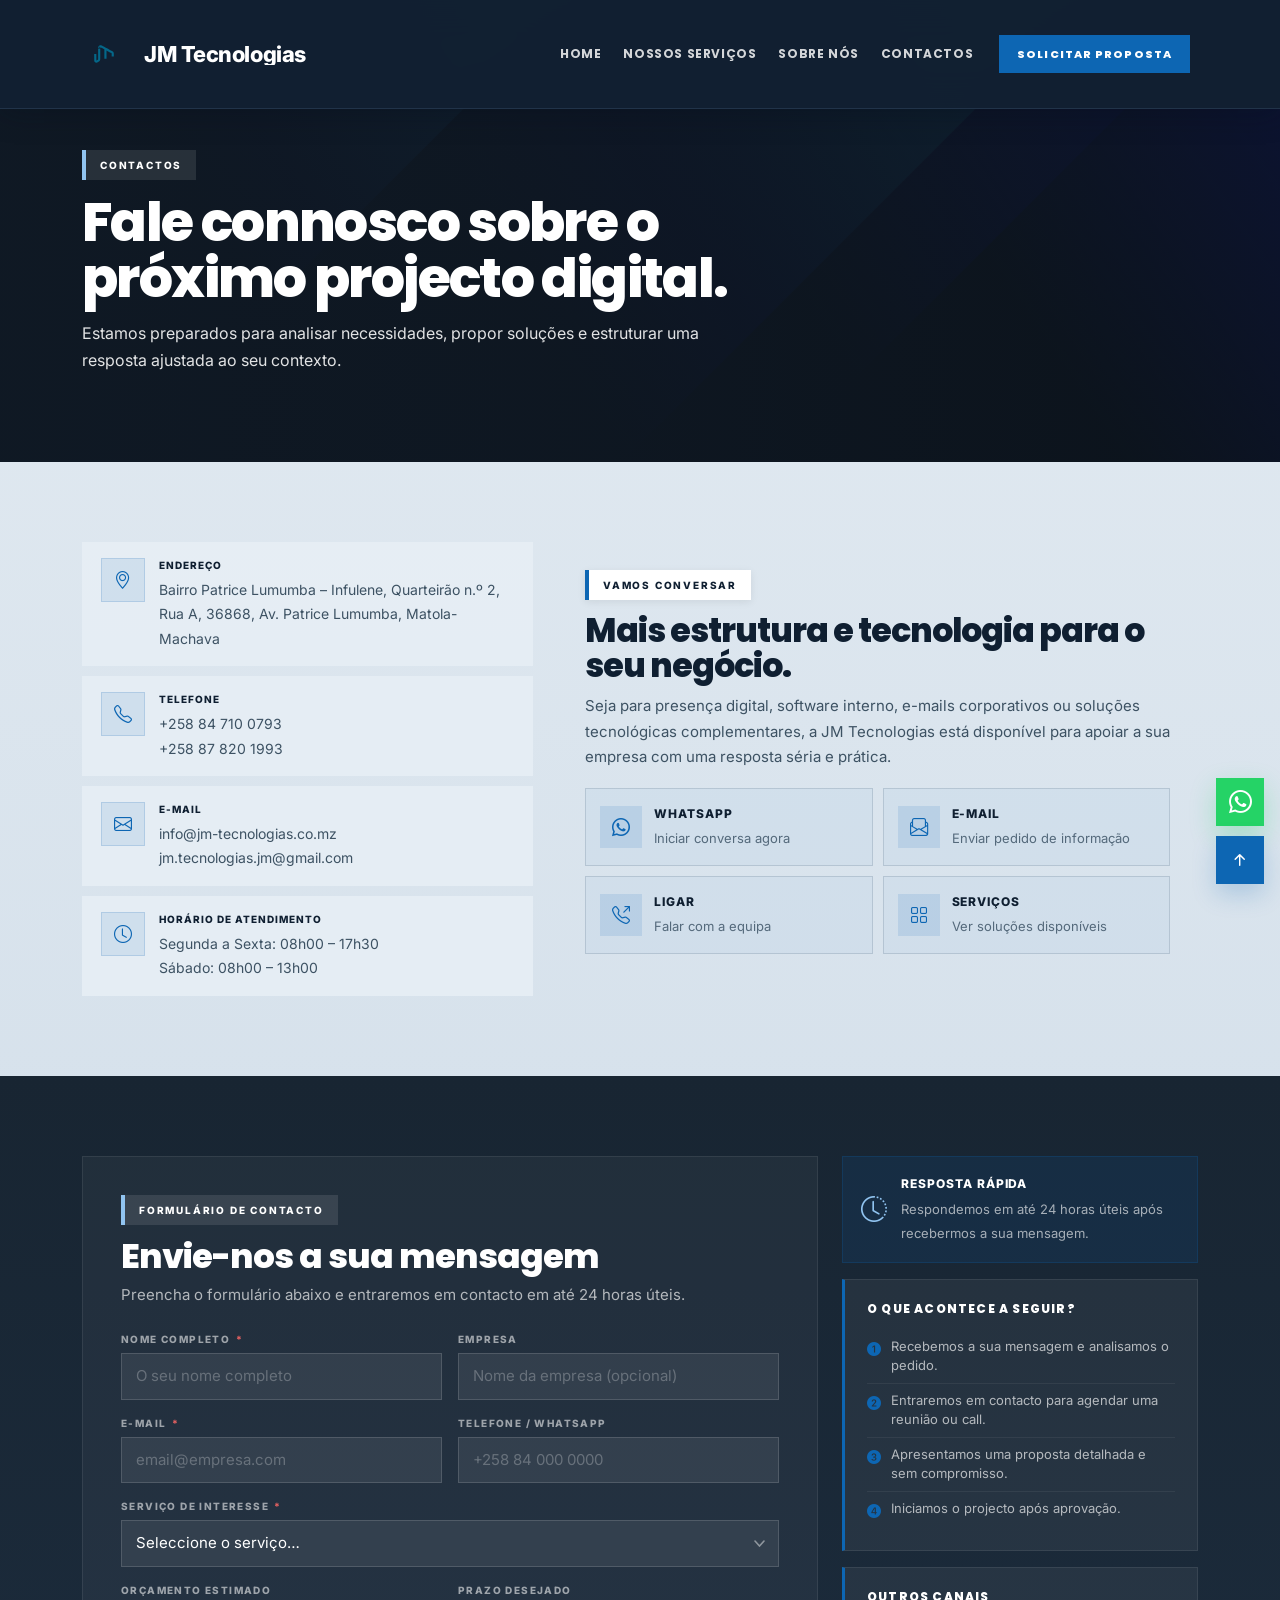
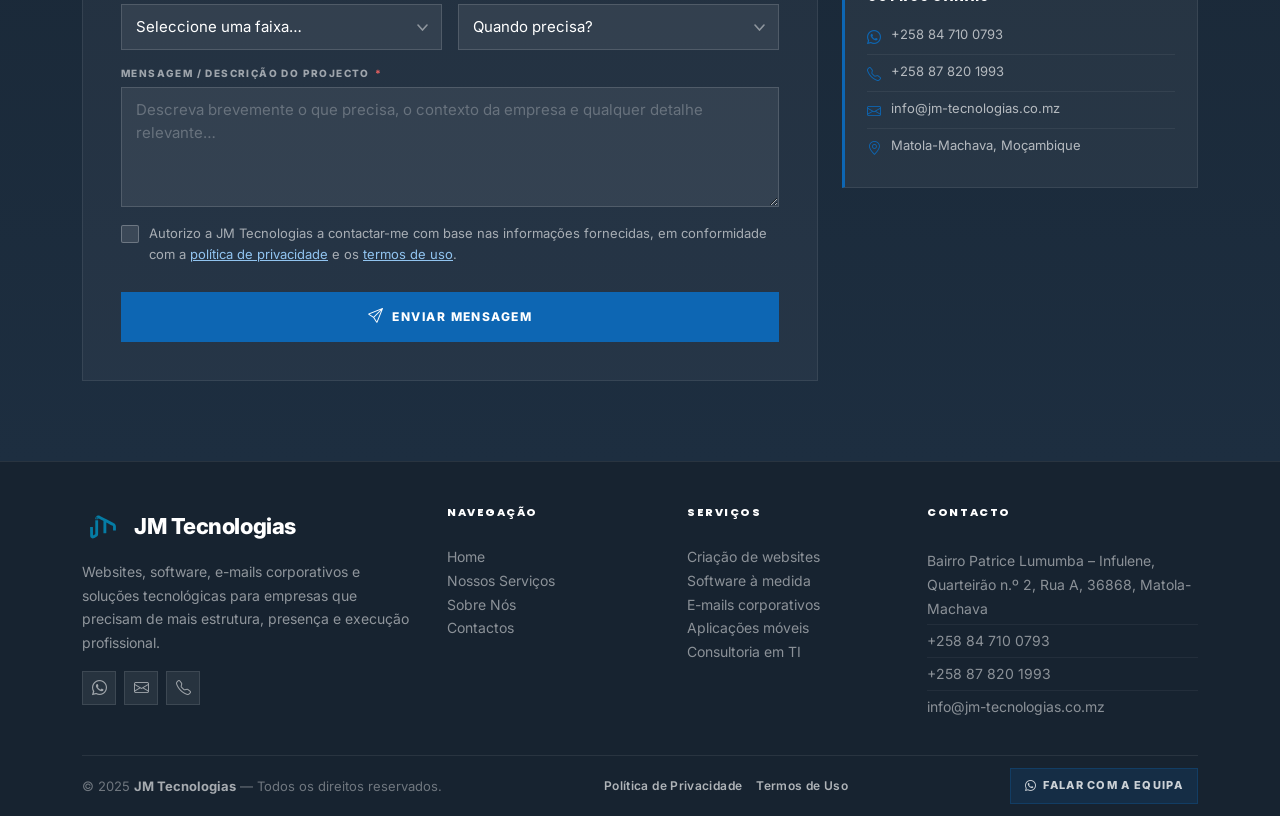
==== contactos.html @ 8169961f "JM-Tecnologias website upload" ====
<!DOCTYPE html>
<html lang="pt">
<head>
  <meta charset="utf-8">
  <meta content="width=device-width, initial-scale=1.0" name="viewport">
  <title>JM Tecnologias | Contactos</title>
  <meta name="description" content="Entre em contacto com a JM Tecnologias. Fale connosco sobre o seu projecto digital — websites, software à medida, e-mails corporativos e muito mais.">
  <meta name="keywords" content="JM Tecnologias, contacto, proposta, website, software, Matola, Moçambique">
  <link href="assets/img/favicon.png" rel="icon">
  <link href="assets/img/apple-touch-icon.png" rel="apple-touch-icon">
  <link href="https://fonts.googleapis.com" rel="preconnect">
  <link href="https://fonts.gstatic.com" rel="preconnect" crossorigin>
  <link href="https://fonts.googleapis.com/css2?family=Inter:wght@400;500;600;700;800&family=Poppins:wght@500;600;700;800&display=swap" rel="stylesheet">
  <link href="assets/vendor/bootstrap/css/bootstrap.min.css" rel="stylesheet">
  <link href="assets/vendor/bootstrap-icons/bootstrap-icons.css" rel="stylesheet">
  <link href="assets/vendor/aos/aos.css" rel="stylesheet">
  <link href="assets/vendor/glightbox/css/glightbox.min.css" rel="stylesheet">
  <link href="assets/vendor/swiper/swiper-bundle.min.css" rel="stylesheet">
  <link href="assets/css/main.css" rel="stylesheet">
  <link href="assets/css/jm-custom.css" rel="stylesheet">
</head>
<body class="contactos-page">

<header id="header" class="header d-flex align-items-center fixed-top jm-header">
  <div class="container-fluid container-xl position-relative d-flex align-items-center justify-content-between jm-header-inner">
    <a href="index.html" class="logo d-flex align-items-center jm-logo" aria-label="JM Tecnologias">
      <img src="assets/img/isotipo.svg" alt="" class="jm-logo-mark" aria-hidden="true">
      <span class="sitename">JM Tecnologias</span>
    </a>
    <nav id="navmenu" class="navmenu jm-navmenu" aria-label="Navegação principal">
      <ul>
        <li><a href="index.html">Home</a></li>
        <li><a href="servicos.html">Nossos Serviços</a></li>
        <li><a href="sobre.html">Sobre Nós</a></li>
        <li><a href="contactos.html" class="active" aria-current="page">Contactos</a></li>
        <li class="nav-cta-item"><a href="#formulario" class="nav-cta-link">Solicitar proposta</a></li>
      </ul>
    </nav>
    <button type="button" class="mobile-nav-toggle d-xl-none" aria-label="Abrir menu" aria-expanded="false">
      <span></span><span></span><span></span>
    </button>
  </div>
</header>

<main class="jm-main">

  <!-- PAGE HERO -->
  <section class="page-hero page-hero-contact" aria-label="Contactos">
    <div class="page-hero-bg" style="background-image:url('assets/img/hero-placeholder-4.jpg')" aria-hidden="true"></div>
    <div class="page-hero-layer" aria-hidden="true"></div>
    <div class="container position-relative">
      <div class="page-hero-copy" data-aos="fade-up">
        <span class="section-kicker">Contactos</span>
        <h1>Fale connosco sobre o próximo projecto digital.</h1>
        <p>Estamos preparados para analisar necessidades, propor soluções e estruturar uma resposta ajustada ao seu contexto.</p>
      </div>
    </div>
  </section>

  <!-- INFORMAÇÕES DE CONTACTO + ACÇÕES RÁPIDAS -->
  <section class="section-shell tone-soft" aria-labelledby="contacto-info-heading">
    <div class="container">
      <div class="row g-4">
        <div class="col-lg-5" data-aos="fade-up">
          <div class="contact-stack">
            <article class="contact-info-card">
              <i class="bi bi-geo-alt" aria-hidden="true"></i>
              <div>
                <strong>Endereço</strong>
                <span>Bairro Patrice Lumumba – Infulene, Quarteirão n.º 2, Rua A, 36868, Av. Patrice Lumumba, Matola-Machava</span>
              </div>
            </article>
            <article class="contact-info-card">
              <i class="bi bi-telephone" aria-hidden="true"></i>
              <div>
                <strong>Telefone</strong>
                <span>
                  <a href="tel:+258847100793" style="color:inherit">+258 84 710 0793</a><br>
                  <a href="tel:+258878201993" style="color:inherit">+258 87 820 1993</a>
                </span>
              </div>
            </article>
            <article class="contact-info-card">
              <i class="bi bi-envelope" aria-hidden="true"></i>
              <div>
                <strong>E-mail</strong>
                <span>
                  <a href="mailto:info@jm-tecnologias.co.mz" style="color:inherit">info@jm-tecnologias.co.mz</a><br>
                  <a href="mailto:jm.tecnologias.jm@gmail.com" style="color:inherit">jm.tecnologias.jm@gmail.com</a>
                </span>
              </div>
            </article>
            <article class="contact-info-card">
              <i class="bi bi-clock" aria-hidden="true"></i>
              <div>
                <strong>Horário de atendimento</strong>
                <span>Segunda a Sexta: 08h00 – 17h30<br>Sábado: 08h00 – 13h00</span>
              </div>
            </article>
          </div>
        </div>
        <div class="col-lg-7" data-aos="fade-up" data-aos-delay="100">
          <div class="contact-main-panel">
            <span class="section-kicker">Vamos conversar</span>
            <h2 id="contacto-info-heading">Mais estrutura e tecnologia para o seu negócio.</h2>
            <p>Seja para presença digital, software interno, e-mails corporativos ou soluções tecnológicas complementares, a JM Tecnologias está disponível para apoiar a sua empresa com uma resposta séria e prática.</p>
            <div class="contact-actions-grid">
              <a href="https://wa.me/258847100793" target="_blank" rel="noopener noreferrer" class="contact-action-card">
                <i class="bi bi-whatsapp" aria-hidden="true"></i>
                <div><strong>WhatsApp</strong><span>Iniciar conversa agora</span></div>
              </a>
              <a href="mailto:info@jm-tecnologias.co.mz" class="contact-action-card">
                <i class="bi bi-envelope-paper" aria-hidden="true"></i>
                <div><strong>E-mail</strong><span>Enviar pedido de informação</span></div>
              </a>
              <a href="tel:+258847100793" class="contact-action-card">
                <i class="bi bi-telephone-outbound" aria-hidden="true"></i>
                <div><strong>Ligar</strong><span>Falar com a equipa</span></div>
              </a>
              <a href="servicos.html" class="contact-action-card">
                <i class="bi bi-grid" aria-hidden="true"></i>
                <div><strong>Serviços</strong><span>Ver soluções disponíveis</span></div>
              </a>
            </div>
          </div>
        </div>
      </div>
    </div>
  </section>

  <!-- FORMULÁRIO PROFISSIONAL -->
  <section class="contact-form-section" id="formulario" aria-labelledby="form-heading">
    <div class="container">
      <div class="row g-4 align-items-start">
        <div class="col-lg-8" data-aos="fade-up">
          <div class="contact-form-wrap">
            <span class="section-kicker">Formulário de contacto</span>
            <h2 id="form-heading">Envie-nos a sua mensagem</h2>
            <p>Preencha o formulário abaixo e entraremos em contacto em até 24 horas úteis.</p>

            <form id="jm-contact-form" class="jm-form" action="https://formsubmit.co/ajax/jm.tecnologias.jm@gmail.com" method="POST" novalidate autocomplete="on">

              <input type="hidden" name="_next" value="">
              <input type="hidden" name="_url" value="">
              <input type="hidden" name="_replyto" value="">

              <input type="hidden" name="_subject" value="Nova mensagem do site — JM Tecnologias">
              <input type="hidden" name="_captcha" value="false">
              <input type="hidden" name="_template" value="table">
              <input type="text" name="_honey" style="display:none" tabindex="-1" autocomplete="off">

              <div class="form-row">
                <div class="form-group">
                  <label for="f-nome">Nome completo <span class="required-mark" aria-label="obrigatório">*</span></label>
                  <input type="text" id="f-nome" name="nome" class="form-control" placeholder="O seu nome completo" required autocomplete="name" minlength="2">
                  <span class="invalid-feedback" role="alert">Por favor introduza o seu nome.</span>
                </div>
                <div class="form-group">
                  <label for="f-empresa">Empresa</label>
                  <input type="text" id="f-empresa" name="empresa" class="form-control" placeholder="Nome da empresa (opcional)" autocomplete="organization">
                </div>
              </div>

              <div class="form-row">
                <div class="form-group">
                  <label for="f-email">E-mail <span class="required-mark" aria-label="obrigatório">*</span></label>
                  <input type="email" id="f-email" name="email" class="form-control" placeholder="email@empresa.com" required autocomplete="email">
                  <span class="invalid-feedback" role="alert">Introduza um e-mail válido.</span>
                </div>
                <div class="form-group">
                  <label for="f-telefone">Telefone / WhatsApp</label>
                  <input type="tel" id="f-telefone" name="telefone" class="form-control" placeholder="+258 84 000 0000" autocomplete="tel">
                  <span class="invalid-feedback" role="alert">Introduza um número válido.</span>
                </div>
              </div>

              <div class="form-group">
                <label for="f-servico">Serviço de interesse <span class="required-mark" aria-label="obrigatório">*</span></label>
                <select id="f-servico" name="servico" class="form-control" required>
                  <option value="" disabled selected>Seleccione o serviço…</option>
                  <option value="website">Criação de Website</option>
                  <option value="software">Software à Medida</option>
                  <option value="email-corp">E-mails Corporativos</option>
                  <option value="app-movel">Aplicação Móvel</option>
                  <option value="consultoria">Consultoria em TI</option>
                  <option value="seguranca">Vídeo Vigilância / Segurança</option>
                  <option value="portoes">Portões Automáticos</option>
                  <option value="iot">Internet das Coisas (IoT)</option>
                  <option value="procurement">Procurement de TI</option>
                  <option value="outro">Outro / Não tenho certeza</option>
                </select>
                <span class="invalid-feedback" role="alert">Por favor seleccione um serviço.</span>
              </div>

              <div class="form-row">
                <div class="form-group">
                  <label for="f-orcamento">Orçamento estimado</label>
                  <select id="f-orcamento" name="orcamento" class="form-control">
                    <option value="" disabled selected>Seleccione uma faixa…</option>
                    <option value="menos-500">Menos de 500 USD</option>
                    <option value="500-1500">500 – 1.500 USD</option>
                    <option value="1500-5000">1.500 – 5.000 USD</option>
                    <option value="mais-5000">Mais de 5.000 USD</option>
                    <option value="a-definir">A definir / Em análise</option>
                  </select>
                </div>
                <div class="form-group">
                  <label for="f-prazo">Prazo desejado</label>
                  <select id="f-prazo" name="prazo" class="form-control">
                    <option value="" disabled selected>Quando precisa?</option>
                    <option value="urgente">Urgente (menos de 2 semanas)</option>
                    <option value="1-mes">Dentro de 1 mês</option>
                    <option value="1-3-meses">1 a 3 meses</option>
                    <option value="sem-prazo">Sem prazo definido</option>
                  </select>
                </div>
              </div>

              <div class="form-group">
                <label for="f-mensagem">Mensagem / Descrição do projecto <span class="required-mark" aria-label="obrigatório">*</span></label>
                <textarea id="f-mensagem" name="mensagem" class="form-control" placeholder="Descreva brevemente o que precisa, o contexto da empresa e qualquer detalhe relevante…" required minlength="20"></textarea>
                <span class="invalid-feedback" role="alert">A mensagem deve ter pelo menos 20 caracteres.</span>
              </div>

              <div class="form-group">
                <div class="form-check" id="consent-wrap">
                  <input type="checkbox" id="form-consent" name="consent" class="form-check-input" required>
                  <label for="form-consent" class="form-check-label">
                    Autorizo a JM Tecnologias a contactar-me com base nas informações fornecidas, em conformidade com a <a href="politica-privacidade.html">política de privacidade</a> e os <a href="termos-condicoes.html">termos de uso</a>.
                  </label>
                </div>
                <span class="consent-feedback" role="alert">Precisa de autorizar o contacto antes de enviar.</span>
              </div>

              <button type="submit" class="btn-submit">
                <i class="bi bi-send" aria-hidden="true"></i>
                <span class="btn-text">Enviar mensagem</span>
              </button>

              <div id="jm-form-status" class="jm-form-status" role="alert" aria-live="polite"></div>
            </form>
          </div>
        </div>

        <!-- SIDEBAR -->
        <div class="col-lg-4" data-aos="fade-up" data-aos-delay="150">
          <div class="contact-form-sidebar">
            <div class="form-sidebar-response">
              <i class="bi bi-clock-history" aria-hidden="true"></i>
              <div>
                <strong>Resposta rápida</strong>
                <span>Respondemos em até 24 horas úteis após recebermos a sua mensagem.</span>
              </div>
            </div>
            <div class="form-sidebar-card">
              <h4>O que acontece a seguir?</h4>
              <ul>
                <li><i class="bi bi-1-circle-fill" aria-hidden="true"></i><span>Recebemos a sua mensagem e analisamos o pedido.</span></li>
                <li><i class="bi bi-2-circle-fill" aria-hidden="true"></i><span>Entraremos em contacto para agendar uma reunião ou call.</span></li>
                <li><i class="bi bi-3-circle-fill" aria-hidden="true"></i><span>Apresentamos uma proposta detalhada e sem compromisso.</span></li>
                <li><i class="bi bi-4-circle-fill" aria-hidden="true"></i><span>Iniciamos o projecto após aprovação.</span></li>
              </ul>
            </div>
            <div class="form-sidebar-card">
              <h4>Outros canais</h4>
              <ul>
                <li><i class="bi bi-whatsapp" aria-hidden="true"></i><span><a href="https://wa.me/258847100793" target="_blank" rel="noopener" style="color:rgba(255,255,255,.66)">+258 84 710 0793</a></span></li>
                <li><i class="bi bi-telephone" aria-hidden="true"></i><span><a href="tel:+258878201993" style="color:rgba(255,255,255,.66)">+258 87 820 1993</a></span></li>
                <li><i class="bi bi-envelope" aria-hidden="true"></i><span><a href="mailto:info@jm-tecnologias.co.mz" style="color:rgba(255,255,255,.66)">info@jm-tecnologias.co.mz</a></span></li>
                <li><i class="bi bi-geo-alt" aria-hidden="true"></i><span>Matola-Machava, Moçambique</span></li>
              </ul>
            </div>
          </div>
        </div>
      </div>
    </div>
  </section>

</main>

<footer id="footer" class="footer footer-corporate">
  <div class="container">
    <div class="footer-main-grid">
      <div class="footer-brand-col">
        <a href="index.html" class="logo d-flex align-items-center jm-logo footer-logo" aria-label="JM Tecnologias">
          <img src="assets/img/isotipo.svg" alt="" class="jm-logo-mark" aria-hidden="true">
          <span class="sitename">JM Tecnologias</span>
        </a>
        <p>Websites, software, e-mails corporativos e soluções tecnológicas para empresas que precisam de mais estrutura, presença e execução profissional.</p>
        <div class="footer-brand-social">
          <a href="https://wa.me/258847100793" target="_blank" rel="noopener noreferrer" class="footer-social-link" aria-label="WhatsApp"><i class="bi bi-whatsapp" aria-hidden="true"></i></a>
          <a href="mailto:info@jm-tecnologias.co.mz" class="footer-social-link" aria-label="E-mail"><i class="bi bi-envelope" aria-hidden="true"></i></a>
          <a href="tel:+258847100793" class="footer-social-link" aria-label="Telefone"><i class="bi bi-telephone" aria-hidden="true"></i></a>
        </div>
      </div>
      <div class="footer-links-col">
        <h4>Navegação</h4>
        <ul>
          <li><a href="index.html">Home</a></li>
          <li><a href="servicos.html">Nossos Serviços</a></li>
          <li><a href="sobre.html">Sobre Nós</a></li>
          <li><a href="contactos.html">Contactos</a></li>
        </ul>
      </div>
      <div class="footer-links-col">
        <h4>Serviços</h4>
        <ul>
          <li><a href="servicos.html">Criação de websites</a></li>
          <li><a href="servicos.html">Software à medida</a></li>
          <li><a href="servicos.html">E-mails corporativos</a></li>
          <li><a href="servicos.html">Aplicações móveis</a></li>
          <li><a href="servicos.html">Consultoria em TI</a></li>
        </ul>
      </div>
      <div class="footer-links-col">
        <h4>Contacto</h4>
        <ul class="footer-contact-list">
          <li>Bairro Patrice Lumumba – Infulene, Quarteirão n.º 2, Rua A, 36868, Matola-Machava</li>
          <li><a href="tel:+258847100793">+258 84 710 0793</a></li>
          <li><a href="tel:+258878201993">+258 87 820 1993</a></li>
          <li><a href="mailto:info@jm-tecnologias.co.mz">info@jm-tecnologias.co.mz</a></li>
        </ul>
      </div>
    </div>
    <div class="footer-bottom-row">
      <p>© 2025 <strong>JM Tecnologias</strong> — Todos os direitos reservados.</p>
      <div class="footer-legal-links">
        <a href="politica-privacidade.html">Política de Privacidade</a>
        <a href="termos-condicoes.html">Termos de Uso</a>
      </div>
      <a class="footer-inline-cta" href="https://wa.me/258847100793" target="_blank" rel="noopener noreferrer">
        <i class="bi bi-whatsapp" aria-hidden="true"></i> Falar com a equipa
      </a>
    </div>
  </div>
</footer>

<div class="floating-actions" aria-label="Ações rápidas">
  <a href="https://wa.me/258847100793" target="_blank" rel="noopener noreferrer" class="whatsapp-float" aria-label="Contactar por WhatsApp"><i class="bi bi-whatsapp" aria-hidden="true"></i></a>
  <a href="#" id="scroll-top" class="scroll-top d-flex align-items-center justify-content-center" aria-label="Voltar ao topo"><i class="bi bi-arrow-up-short" aria-hidden="true"></i></a>
</div>
<div id="preloader" aria-hidden="true"></div>

<div id="jm-success-modal" class="jm-success-modal" aria-hidden="true">
  <div class="jm-success-modal__backdrop" data-close-success-modal></div>
  <div class="jm-success-modal__dialog" role="dialog" aria-modal="true" aria-labelledby="jm-success-title" aria-describedby="jm-success-text">
    <button type="button" class="jm-success-modal__close" aria-label="Fechar" data-close-success-modal>
      <i class="bi bi-x-lg" aria-hidden="true"></i>
    </button>
    <div class="jm-success-modal__icon" aria-hidden="true">
      <i class="bi bi-check2"></i>
    </div>
    <h3 id="jm-success-title">Mensagem enviada com sucesso</h3>
    <p id="jm-success-text">Recebemos o seu pedido. A equipa da JM Tecnologias entrará em contacto consigo em breve.</p>
    <button type="button" class="jm-success-modal__button" data-close-success-modal>Fechar</button>
  </div>
</div>

<script src="assets/vendor/bootstrap/js/bootstrap.bundle.min.js"></script>
<script src="assets/vendor/aos/aos.js"></script>
<script src="assets/vendor/glightbox/js/glightbox.min.js"></script>
<script src="assets/vendor/purecounter/purecounter_vanilla.js"></script>
<script src="assets/vendor/swiper/swiper-bundle.min.js"></script>
<script src="assets/js/main.js"></script>
<script src="assets/js/jm-custom.js"></script>
</body>
</html>
---- assets/css/main.css ----
/**
* Template Name: Bootslander
* Template URL: https://bootstrapmade.com/bootslander-free-bootstrap-landing-page-template/
* Updated: Aug 07 2024 with Bootstrap v5.3.3
* Author: BootstrapMade.com
* License: https://bootstrapmade.com/license/
*/

/*--------------------------------------------------------------
# Font & Color Variables
# Help: https://bootstrapmade.com/color-system/
--------------------------------------------------------------*/
/* Fonts */
:root {
  --default-font: "Roboto",  system-ui, -apple-system, "Segoe UI", Roboto, "Helvetica Neue", Arial, "Noto Sans", "Liberation Sans", sans-serif, "Apple Color Emoji", "Segoe UI Emoji", "Segoe UI Symbol", "Noto Color Emoji";
  --heading-font: "Raleway",  sans-serif;
  --nav-font: "Poppins",  sans-serif;
}

/* Global Colors - The following color variables are used throughout the website. Updating them here will change the color scheme of the entire website */
:root { 
  --background-color: #ffffff; /* Background color for the entire website, including individual sections */
  --default-color: #444444; /* Default color used for the majority of the text content across the entire website */
  --heading-color: #040677; /* Color for headings, subheadings and title throughout the website */
  --accent-color: #1acc8d; /* Accent color that represents your brand on the website. It's used for buttons, links, and other elements that need to stand out */
  --surface-color: #ffffff; /* The surface color is used as a background of boxed elements within sections, such as cards, icon boxes, or other elements that require a visual separation from the global background. */
  --contrast-color: #ffffff; /* Contrast color for text, ensuring readability against backgrounds of accent, heading, or default colors. */
}

/* Nav Menu Colors - The following color variables are used specifically for the navigation menu. They are separate from the global colors to allow for more customization options */
:root {
  --nav-color: #ffffff;  /* The default color of the main navmenu links */
  --nav-hover-color: #1acc8d; /* Applied to main navmenu links when they are hovered over or active */
  --nav-mobile-background-color: #ffffff; /* Used as the background color for mobile navigation menu */
  --nav-dropdown-background-color: #ffffff; /* Used as the background color for dropdown items that appear when hovering over primary navigation items */
  --nav-dropdown-color: #444444; /* Used for navigation links of the dropdown items in the navigation menu. */
  --nav-dropdown-hover-color: #1acc8d; /* Similar to --nav-hover-color, this color is applied to dropdown navigation links when they are hovered over. */
}

/* Color Presets - These classes override global colors when applied to any section or element, providing reuse of the sam color scheme. */

.light-background {
  --background-color: #f4f5fe;
  --surface-color: #ffffff;
}

.dark-background {
  --background-color: #08005e;
  --default-color: #ffffff;
  --heading-color: #ffffff;
  --surface-color: #0c0091;
  --contrast-color: #ffffff;
}

/* Smooth scroll */
:root {
  scroll-behavior: smooth;
}

/*--------------------------------------------------------------
# General Styling & Shared Classes
--------------------------------------------------------------*/
body {
  color: var(--default-color);
  background-color: var(--background-color);
  font-family: var(--default-font);
}

a {
  color: var(--accent-color);
  text-decoration: none;
  transition: 0.3s;
}

a:hover {
  color: color-mix(in srgb, var(--accent-color), transparent 25%);
  text-decoration: none;
}

h1,
h2,
h3,
h4,
h5,
h6 {
  color: var(--heading-color);
  font-family: var(--heading-font);
}

/* PHP Email Form Messages
------------------------------*/
.php-email-form .error-message {
  display: none;
  background: #df1529;
  color: #ffffff;
  text-align: left;
  padding: 15px;
  margin-bottom: 24px;
  font-weight: 600;
}

.php-email-form .sent-message {
  display: none;
  color: #ffffff;
  background: #059652;
  text-align: center;
  padding: 15px;
  margin-bottom: 24px;
  font-weight: 600;
}

.php-email-form .loading {
  display: none;
  background: var(--surface-color);
  text-align: center;
  padding: 15px;
  margin-bottom: 24px;
}

.php-email-form .loading:before {
  content: "";
  display: inline-block;
  border-radius: 50%;
  width: 24px;
  height: 24px;
  margin: 0 10px -6px 0;
  border: 3px solid var(--accent-color);
  border-top-color: var(--surface-color);
  animation: php-email-form-loading 1s linear infinite;
}

@keyframes php-email-form-loading {
  0% {
    transform: rotate(0deg);
  }

  100% {
    transform: rotate(360deg);
  }
}

/*--------------------------------------------------------------
# Global Header
--------------------------------------------------------------*/
.header {
  --background-color: rgba(255, 255, 255, 0);
  --default-color: #ffffff;
  --heading-color: #ffffff;
  color: var(--default-color);
  background-color: var(--background-color);
  padding: 20px 0;
  transition: all 0.5s;
  z-index: 997;
}

.header .logo {
  line-height: 1;
}

.header .logo img {
  max-height: 32px;
  margin-right: 8px;
}

.header .logo h1 {
  font-size: 30px;
  margin: 0;
  font-weight: 700;
  color: var(--heading-color);
}

.scrolled .header {
  box-shadow: 0px 0 18px rgba(0, 0, 0, 0.1);
}

/* Global Header on Scroll
------------------------------*/
.scrolled .header {
  --background-color: #10058c;
}

/*--------------------------------------------------------------
# Navigation Menu
--------------------------------------------------------------*/
/* Desktop Navigation */
@media (min-width: 1200px) {
  .navmenu {
    padding: 0;
  }

  .navmenu ul {
    margin: 0;
    padding: 0;
    display: flex;
    list-style: none;
    align-items: center;
  }

  .navmenu li {
    position: relative;
  }

  .navmenu>ul>li {
    white-space: nowrap;
    padding: 15px 14px;
  }

  .navmenu>ul>li:last-child {
    padding-right: 0;
  }

  .navmenu a,
  .navmenu a:focus {
    color: color-mix(in srgb, var(--nav-color), transparent 20%);
    font-size: 15px;
    padding: 0 2px;
    font-family: var(--nav-font);
    font-weight: 400;
    display: flex;
    align-items: center;
    justify-content: space-between;
    white-space: nowrap;
    transition: 0.3s;
    position: relative;
  }

  .navmenu a i,
  .navmenu a:focus i {
    font-size: 12px;
    line-height: 0;
    margin-left: 5px;
    transition: 0.3s;
  }

  .navmenu>ul>li>a:before {
    content: "";
    position: absolute;
    height: 2px;
    bottom: -6px;
    left: 0;
    background-color: var(--nav-hover-color);
    visibility: hidden;
    width: 0px;
    transition: all 0.3s ease-in-out 0s;
  }

  .navmenu a:hover:before,
  .navmenu li:hover>a:before,
  .navmenu .active:before {
    visibility: visible;
    width: 25px;
  }

  .navmenu li:hover>a,
  .navmenu .active,
  .navmenu .active:focus {
    color: var(--nav-color);
  }

  .navmenu .dropdown ul {
    margin: 0;
    padding: 10px 0;
    background: var(--nav-dropdown-background-color);
    display: block;
    position: absolute;
    visibility: hidden;
    left: 14px;
    top: 130%;
    opacity: 0;
    transition: 0.3s;
    border-radius: 4px;
    z-index: 99;
    box-shadow: 0px 0px 30px rgba(0, 0, 0, 0.1);
  }

  .navmenu .dropdown ul li {
    min-width: 200px;
  }

  .navmenu .dropdown ul a {
    padding: 10px 20px;
    font-size: 15px;
    text-transform: none;
    color: var(--nav-dropdown-color);
  }

  .navmenu .dropdown ul a i {
    font-size: 12px;
  }

  .navmenu .dropdown ul a:hover,
  .navmenu .dropdown ul .active:hover,
  .navmenu .dropdown ul li:hover>a {
    color: var(--nav-dropdown-hover-color);
  }

  .navmenu .dropdown:hover>ul {
    opacity: 1;
    top: 100%;
    visibility: visible;
  }

  .navmenu .dropdown .dropdown ul {
    top: 0;
    left: -90%;
    visibility: hidden;
  }

  .navmenu .dropdown .dropdown:hover>ul {
    opacity: 1;
    top: 0;
    left: -100%;
    visibility: visible;
  }
}

/* Mobile Navigation */
@media (max-width: 1199px) {
  .mobile-nav-toggle {
    color: var(--nav-color);
    font-size: 28px;
    line-height: 0;
    margin-right: 10px;
    cursor: pointer;
    transition: color 0.3s;
  }

  .navmenu {
    padding: 0;
    z-index: 9997;
  }

  .navmenu ul {
    display: none;
    list-style: none;
    position: absolute;
    inset: 60px 20px 20px 20px;
    padding: 10px 0;
    margin: 0;
    border-radius: 6px;
    background-color: var(--nav-mobile-background-color);
    border: 1px solid color-mix(in srgb, var(--default-color), transparent 90%);
    box-shadow: none;
    overflow-y: auto;
    transition: 0.3s;
    z-index: 9998;
  }

  .navmenu a,
  .navmenu a:focus {
    color: var(--nav-dropdown-color);
    padding: 10px 20px;
    font-family: var(--nav-font);
    font-size: 17px;
    font-weight: 500;
    display: flex;
    align-items: center;
    justify-content: space-between;
    white-space: nowrap;
    transition: 0.3s;
  }

  .navmenu a i,
  .navmenu a:focus i {
    font-size: 12px;
    line-height: 0;
    margin-left: 5px;
    width: 30px;
    height: 30px;
    display: flex;
    align-items: center;
    justify-content: center;
    border-radius: 50%;
    transition: 0.3s;
    background-color: color-mix(in srgb, var(--accent-color), transparent 90%);
  }

  .navmenu a i:hover,
  .navmenu a:focus i:hover {
    background-color: var(--accent-color);
    color: var(--contrast-color);
  }

  .navmenu a:hover,
  .navmenu .active,
  .navmenu .active:focus {
    color: var(--nav-dropdown-hover-color);
  }

  .navmenu .active i,
  .navmenu .active:focus i {
    background-color: var(--accent-color);
    color: var(--contrast-color);
    transform: rotate(180deg);
  }

  .navmenu .dropdown ul {
    position: static;
    display: none;
    z-index: 99;
    padding: 10px 0;
    margin: 10px 20px;
    background-color: var(--nav-dropdown-background-color);
    transition: all 0.5s ease-in-out;
  }

  .navmenu .dropdown ul ul {
    background-color: rgba(33, 37, 41, 0.1);
  }

  .navmenu .dropdown>.dropdown-active {
    display: block;
    background-color: rgba(33, 37, 41, 0.03);
  }

  .mobile-nav-active {
    overflow: hidden;
  }

  .mobile-nav-active .mobile-nav-toggle {
    color: #fff;
    position: absolute;
    font-size: 32px;
    top: 15px;
    right: 15px;
    margin-right: 0;
    z-index: 9999;
  }

  .mobile-nav-active .navmenu {
    position: fixed;
    overflow: hidden;
    inset: 0;
    background: rgba(33, 37, 41, 0.8);
    transition: 0.3s;
  }

  .mobile-nav-active .navmenu>ul {
    display: block;
  }
}

/*--------------------------------------------------------------
# Global Footer
--------------------------------------------------------------*/
.footer {
  color: var(--default-color);
  background-color: var(--background-color);
  font-size: 14px;
  position: relative;
}

.footer .footer-top {
  padding-top: 50px;
  border-top: 1px solid color-mix(in srgb, var(--default-color), transparent 90%);
}

.footer .footer-about .logo {
  line-height: 1;
  margin-bottom: 25px;
}

.footer .footer-about .logo img {
  max-height: 40px;
  margin-right: 6px;
}

.footer .footer-about .logo span {
  font-size: 26px;
  font-weight: 700;
  letter-spacing: 1px;
  font-family: var(--heading-font);
  color: var(--heading-color);
}

.footer .footer-about p {
  font-size: 14px;
  font-family: var(--heading-font);
}

.footer .social-links a {
  display: flex;
  align-items: center;
  justify-content: center;
  width: 40px;
  height: 40px;
  border-radius: 50%;
  border: 1px solid color-mix(in srgb, var(--default-color), transparent 50%);
  font-size: 16px;
  color: color-mix(in srgb, var(--default-color), transparent 30%);
  margin-right: 10px;
  transition: 0.3s;
}

.footer .social-links a:hover {
  color: var(--accent-color);
  border-color: var(--accent-color);
}

.footer h4 {
  font-size: 16px;
  font-weight: bold;
  position: relative;
  padding-bottom: 12px;
}

.footer .footer-links {
  margin-bottom: 30px;
}

.footer .footer-links ul {
  list-style: none;
  padding: 0;
  margin: 0;
}

.footer .footer-links ul i {
  padding-right: 2px;
  font-size: 12px;
  line-height: 0;
}

.footer .footer-links ul li {
  padding: 10px 0;
  display: flex;
  align-items: center;
}

.footer .footer-links ul li:first-child {
  padding-top: 0;
}

.footer .footer-links ul a {
  color: color-mix(in srgb, var(--default-color), transparent 30%);
  display: inline-block;
  line-height: 1;
}

.footer .footer-links ul a:hover {
  color: var(--accent-color);
}

.footer .footer-contact p {
  margin-bottom: 5px;
}

.footer .footer-newsletter .newsletter-form {
  margin-top: 30px;
  margin-bottom: 15px;
  padding: 6px 8px;
  position: relative;
  border-radius: 4px;
  border: 1px solid color-mix(in srgb, var(--default-color), transparent 80%);
  display: flex;
  background-color: var(--background-color);
  transition: 0.3s;
}

.footer .footer-newsletter .newsletter-form:focus-within {
  border-color: var(--accent-color);
}

.footer .footer-newsletter .newsletter-form input[type=email] {
  border: 0;
  padding: 4px;
  width: 100%;
  background-color: var(--background-color);
  color: var(--default-color);
}

.footer .footer-newsletter .newsletter-form input[type=email]:focus-visible {
  outline: none;
}

.footer .footer-newsletter .newsletter-form input[type=submit] {
  border: 0;
  font-size: 16px;
  padding: 0 20px;
  margin: -7px -8px -7px 0;
  background: var(--accent-color);
  color: var(--contrast-color);
  transition: 0.3s;
  border-radius: 0 4px 4px 0;
}

.footer .footer-newsletter .newsletter-form input[type=submit]:hover {
  background: color-mix(in srgb, var(--accent-color), transparent 20%);
}

.footer .copyright {
  padding: 25px 0;
  border-top: 1px solid color-mix(in srgb, var(--default-color), transparent 90%);
}

.footer .copyright p {
  margin-bottom: 0;
}

.footer .credits {
  margin-top: 6px;
  font-size: 13px;
}

/*--------------------------------------------------------------
# Preloader
--------------------------------------------------------------*/
#preloader {
  position: fixed;
  inset: 0;
  z-index: 999999;
  overflow: hidden;
  background: var(--background-color);
  transition: all 0.6s ease-out;
}

#preloader.preloader-hidden {
  opacity: 0;
  visibility: hidden;
  pointer-events: none;
}

#preloader.preloader-hidden:before {
  opacity: 0;
}

#preloader:before {
  content: "";
  position: fixed;
  top: calc(50% - 30px);
  left: calc(50% - 30px);
  border: 6px solid #ffffff;
  border-color: var(--accent-color) transparent var(--accent-color) transparent;
  border-radius: 50%;
  width: 60px;
  height: 60px;
  animation: animate-preloader 1.5s linear infinite;
}

@keyframes animate-preloader {
  0% {
    transform: rotate(0deg);
  }

  100% {
    transform: rotate(360deg);
  }
}

/*--------------------------------------------------------------
# Scroll Top Button
--------------------------------------------------------------*/
.scroll-top {
  position: fixed;
  visibility: hidden;
  opacity: 0;
  right: 15px;
  bottom: 15px;
  z-index: 99999;
  background-color: var(--accent-color);
  width: 40px;
  height: 40px;
  border-radius: 4px;
  transition: all 0.4s;
}

.scroll-top i {
  font-size: 24px;
  color: var(--contrast-color);
  line-height: 0;
}

.scroll-top:hover {
  background-color: color-mix(in srgb, var(--accent-color), transparent 20%);
  color: var(--contrast-color);
}

.scroll-top.active {
  visibility: visible;
  opacity: 1;
}

/*--------------------------------------------------------------
# Disable aos animation delay on mobile devices
--------------------------------------------------------------*/
@media screen and (max-width: 768px) {
  [data-aos-delay] {
    transition-delay: 0 !important;
  }
}

/*--------------------------------------------------------------
# Global Page Titles & Breadcrumbs
--------------------------------------------------------------*/
.page-title {
  color: var(--default-color);
  background-color: var(--background-color);
  position: relative;
}

.page-title .heading {
  padding: 160px 0 80px 0;
  border-top: 1px solid color-mix(in srgb, var(--default-color), transparent 90%);
}

.page-title .heading h1 {
  font-size: 38px;
  font-weight: 700;
}

.page-title nav {
  background-color: color-mix(in srgb, var(--default-color), transparent 88%);
  padding: 20px 0;
}

.page-title nav ol {
  display: flex;
  flex-wrap: wrap;
  list-style: none;
  margin: 0;
  font-size: 16px;
  font-weight: 600;
}

.page-title nav ol li+li {
  padding-left: 10px;
}

.page-title nav ol li+li::before {
  content: "/";
  display: inline-block;
  padding-right: 10px;
  color: color-mix(in srgb, var(--default-color), transparent 70%);
}

/*--------------------------------------------------------------
# Global Sections
--------------------------------------------------------------*/
section,
.section {
  color: var(--default-color);
  background-color: var(--background-color);
  padding: 60px 0;
  scroll-margin-top: 100px;
  overflow: clip;
}

@media (max-width: 1199px) {

  section,
  .section {
    scroll-margin-top: 66px;
  }
}

/*--------------------------------------------------------------
# Global Section Titles
--------------------------------------------------------------*/
.section-title {
  padding-bottom: 60px;
  position: relative;
}

.section-title h2 {
  font-size: 14px;
  font-weight: 500;
  padding: 0;
  line-height: 1px;
  margin: 0;
  letter-spacing: 1.5px;
  text-transform: uppercase;
  color: color-mix(in srgb, var(--default-color), transparent 50%);
  position: relative;
}

.section-title h2::after {
  content: "";
  width: 120px;
  height: 1px;
  display: inline-block;
  background: var(--accent-color);
  margin: 4px 10px;
}

.section-title div {
  color: var(--heading-color);
  margin: 0;
  margin: 0;
  font-size: 28px;
  font-weight: 700;
  text-transform: uppercase;
  font-family: var(--heading-font);
}

/*--------------------------------------------------------------
# Hero Section
--------------------------------------------------------------*/
.hero {
  width: 100%;
  min-height: 70vh;
  position: relative;
  padding: 120px 0 120px 0;
  display: flex;
  align-items: center;
}

.hero .hero-bg {
  position: absolute;
  inset: 0;
  display: block;
  width: 100%;
  height: 100%;
  object-fit: cover;
  z-index: 1;
}

.hero:before {
  content: "";
  background: color-mix(in srgb, var(--background-color), transparent 10%);
  position: absolute;
  inset: 0;
  z-index: 2;
}

.hero .container {
  position: relative;
  z-index: 3;
}

.hero h1 {
  margin: 0 0 20px 0;
  font-size: 48px;
  font-weight: 700;
  line-height: 56px;
  color: color-mix(in srgb, var(--heading-color), transparent 30%);
}

.hero h1 span {
  color: var(--heading-color);
  border-bottom: 4px solid var(--accent-color);
}

.hero p {
  color: color-mix(in srgb, var(--default-color), transparent 30%);
  margin: 5px 0 30px 0;
  font-size: 22px;
  font-weight: 400;
}

.hero .btn-get-started {
  color: var(--contrast-color);
  background: var(--accent-color);
  font-family: var(--heading-font);
  font-weight: 400;
  font-size: 15px;
  letter-spacing: 1px;
  display: inline-block;
  padding: 10px 28px 12px 28px;
  border-radius: 50px;
  transition: 0.5s;
  box-shadow: 0 8px 28px rgba(0, 0, 0, 0.1);
}

.hero .btn-get-started:hover {
  color: var(--contrast-color);
  background: color-mix(in srgb, var(--accent-color), transparent 15%);
  box-shadow: 0 8px 28px rgba(0, 0, 0, 0.1);
}

.hero .btn-watch-video {
  font-size: 16px;
  transition: 0.5s;
  margin-left: 25px;
  color: var(--default-color);
  font-weight: 600;
}

.hero .btn-watch-video i {
  color: var(--accent-color);
  font-size: 32px;
  transition: 0.3s;
  line-height: 0;
  margin-right: 8px;
}

.hero .btn-watch-video:hover {
  color: var(--accent-color);
}

.hero .btn-watch-video:hover i {
  color: color-mix(in srgb, var(--accent-color), transparent 15%);
}

.hero .animated {
  animation: up-down 2s ease-in-out infinite alternate-reverse both;
}

@media (max-width: 640px) {
  .hero h1 {
    font-size: 28px;
    line-height: 36px;
  }

  .hero p {
    font-size: 18px;
    line-height: 24px;
    margin-bottom: 30px;
  }

  .hero .btn-get-started,
  .hero .btn-watch-video {
    font-size: 13px;
  }
}

.hero .hero-waves {
  display: block;
  width: 100%;
  height: 60px;
  position: absolute;
  left: 0;
  bottom: 0;
  right: 0;
  z-index: 3;
}

.hero .wave1 use {
  animation: move-forever1 10s linear infinite;
  animation-delay: -2s;
  fill: var(--default-color);
  opacity: 0.6;
}

.hero .wave2 use {
  animation: move-forever2 8s linear infinite;
  animation-delay: -2s;
  fill: var(--default-color);
  opacity: 0.4;
}

.hero .wave3 use {
  animation: move-forever3 6s linear infinite;
  animation-delay: -2s;
  fill: var(--default-color);
}

@keyframes move-forever1 {
  0% {
    transform: translate(85px, 0%);
  }

  100% {
    transform: translate(-90px, 0%);
  }
}

@keyframes move-forever2 {
  0% {
    transform: translate(-90px, 0%);
  }

  100% {
    transform: translate(85px, 0%);
  }
}

@keyframes move-forever3 {
  0% {
    transform: translate(-90px, 0%);
  }

  100% {
    transform: translate(85px, 0%);
  }
}

@keyframes up-down {
  0% {
    transform: translateY(10px);
  }

  100% {
    transform: translateY(-10px);
  }
}

/*--------------------------------------------------------------
# About Section
--------------------------------------------------------------*/
.about {
  padding-top: 100px;
}

.about .content h3 {
  font-size: 16px;
  font-weight: 500;
  line-height: 19px;
  padding: 10px 20px;
  background: color-mix(in srgb, var(--accent-color), transparent 95%);
  color: var(--accent-color);
  border-radius: 7px;
  display: inline-block;
}

.about .content h2 {
  font-weight: 700;
}

.about .content p:last-child {
  margin-bottom: 0;
}

.about .content .read-more {
  background: var(--accent-color);
  color: var(--contrast-color);
  font-family: var(--heading-font);
  font-weight: 500;
  font-size: 16px;
  letter-spacing: 1px;
  padding: 12px 24px;
  border-radius: 5px;
  transition: 0.3s;
  display: inline-flex;
  align-items: center;
  justify-content: center;
}

.about .content .read-more i {
  font-size: 18px;
  margin-left: 5px;
  line-height: 0;
  transition: 0.3s;
}

.about .content .read-more:hover {
  background: color-mix(in srgb, var(--accent-color), transparent 20%);
  padding-right: 19px;
}

.about .content .read-more:hover i {
  margin-left: 10px;
}

.about .icon-box {
  background-color: var(--surface-color);
  padding: 50px 40px;
  box-shadow: 0px 10px 50px rgba(0, 0, 0, 0.1);
  border-radius: 10px;
  transition: all 0.3s ease-out 0s;
}

.about .icon-box i {
  width: 80px;
  height: 80px;
  border-radius: 50%;
  display: inline-flex;
  align-items: center;
  justify-content: center;
  margin-bottom: 24px;
  font-size: 32px;
  line-height: 0;
  transition: all 0.4s ease-out 0s;
  background-color: color-mix(in srgb, var(--accent-color), transparent 95%);
  color: var(--accent-color);
}

.about .icon-box h3 {
  margin-bottom: 10px;
  font-size: 24px;
  font-weight: 700;
}

.about .icon-box p {
  margin-bottom: 0;
}

.about .icon-box:hover i {
  background-color: var(--accent-color);
  color: var(--contrast-color);
}

.about .icon-boxes .col-md-6:nth-child(2) .icon-box,
.about .icon-boxes .col-md-6:nth-child(4) .icon-box {
  margin-top: -40px;
}

@media (max-width: 768px) {

  .about .icon-boxes .col-md-6:nth-child(2) .icon-box,
  .about .icon-boxes .col-md-6:nth-child(4) .icon-box {
    margin-top: 0;
  }
}

/*--------------------------------------------------------------
# Features Section
--------------------------------------------------------------*/
.features .features-item {
  background-color: var(--surface-color);
  display: flex;
  align-items: center;
  padding: 20px;
  transition: 0.3s;
  border: 1px solid color-mix(in srgb, var(--default-color), transparent 90%);
  position: relative;
}

.features .features-item i {
  font-size: 32px;
  padding-right: 10px;
  line-height: 0;
}

.features .features-item h3 {
  font-weight: 700;
  margin: 0;
  padding: 0;
  line-height: 1;
  font-size: 16px;
}

.features .features-item h3 a {
  color: var(--heading-color);
  transition: 0.3s;
}

.features .features-item:hover {
  border-color: var(--accent-color);
}

.features .features-item:hover h3 a {
  color: var(--accent-color);
}

/*--------------------------------------------------------------
# Stats Section
--------------------------------------------------------------*/
.stats i {
  background-color: var(--surface-color);
  color: var(--accent-color);
  box-shadow: 0px 2px 25px rgba(0, 0, 0, 0.1);
  width: 54px;
  height: 54px;
  font-size: 24px;
  border-radius: 50px;
  border: 2px solid var(--background-color);
  display: inline-flex;
  align-items: center;
  justify-content: center;
  position: relative;
  z-index: 1;
}

.stats .stats-item {
  background-color: var(--surface-color);
  margin-top: -27px;
  padding: 30px 30px 25px 30px;
  width: 100%;
  position: relative;
  text-align: center;
  box-shadow: 0px 2px 35px rgba(0, 0, 0, 0.1);
  border-radius: 4px;
  z-index: 0;
}

.stats .stats-item span {
  font-size: 36px;
  display: block;
  font-weight: 700;
  color: color-mix(in srgb, var(--default-color), transparent 20%);
}

.stats .stats-item p {
  padding: 0;
  margin: 0;
  font-family: var(--heading-font);
  font-size: 16px;
}

/*--------------------------------------------------------------
# Details Section
--------------------------------------------------------------*/
.details .features-item {
  color: color-mix(in srgb, var(--default-color), transparent 20%);
}

.details .features-item+.features-item {
  margin-top: 100px;
}

@media (max-width: 640px) {
  .details .features-item+.features-item {
    margin-top: 40px;
  }
}

.details .features-item h3 {
  font-weight: 700;
  font-size: 26px;
}

.details .features-item ul {
  list-style: none;
  padding: 0;
}

.details .features-item ul li {
  padding-bottom: 10px;
  display: flex;
  align-items: center;
}

.details .features-item ul li:last-child {
  padding-bottom: 0;
}

.details .features-item ul i {
  font-size: 20px;
  padding-right: 4px;
  color: var(--accent-color);
}

.details .features-item p:last-child {
  margin-bottom: 0;
}

/*--------------------------------------------------------------
# Gallery Section
--------------------------------------------------------------*/
.gallery .gallery-item {
  overflow: hidden;
  border-right: 3px solid var(--background-color);
  border-bottom: 3px solid var(--background-color);
}

.gallery .gallery-item img {
  transition: all ease-in-out 0.4s;
}

.gallery .gallery-item:hover img {
  transform: scale(1.1);
}

/*--------------------------------------------------------------
# Testimonials Section
--------------------------------------------------------------*/
.testimonials {
  padding: 80px 0;
  position: relative;
}

.testimonials:before {
  content: "";
  background: color-mix(in srgb, var(--background-color), transparent 30%);
  position: absolute;
  inset: 0;
  z-index: 2;
}

.testimonials .testimonials-bg {
  position: absolute;
  inset: 0;
  display: block;
  width: 100%;
  height: 100%;
  object-fit: cover;
  z-index: 1;
}

.testimonials .container {
  position: relative;
  z-index: 3;
}

.testimonials .testimonials-carousel,
.testimonials .testimonials-slider {
  overflow: hidden;
}

.testimonials .testimonial-item {
  text-align: center;
}

.testimonials .testimonial-item .testimonial-img {
  width: 100px;
  border-radius: 50%;
  border: 6px solid color-mix(in srgb, var(--default-color), transparent 85%);
  margin: 0 auto;
}

.testimonials .testimonial-item h3 {
  font-size: 20px;
  font-weight: bold;
  margin: 10px 0 5px 0;
}

.testimonials .testimonial-item h4 {
  font-size: 14px;
  margin: 0 0 15px 0;
  color: color-mix(in srgb, var(--default-color), transparent 40%);
}

.testimonials .testimonial-item .stars {
  margin-bottom: 15px;
}

.testimonials .testimonial-item .stars i {
  color: #ffc107;
  margin: 0 1px;
}

.testimonials .testimonial-item .quote-icon-left,
.testimonials .testimonial-item .quote-icon-right {
  color: color-mix(in srgb, var(--default-color), transparent 40%);
  font-size: 26px;
  line-height: 0;
}

.testimonials .testimonial-item .quote-icon-left {
  display: inline-block;
  left: -5px;
  position: relative;
}

.testimonials .testimonial-item .quote-icon-right {
  display: inline-block;
  right: -5px;
  position: relative;
  top: 10px;
  transform: scale(-1, -1);
}

.testimonials .testimonial-item p {
  font-style: italic;
  margin: 0 auto 15px auto;
}

.testimonials .swiper-wrapper {
  height: auto;
}

.testimonials .swiper-pagination {
  margin-top: 20px;
  position: relative;
}

.testimonials .swiper-pagination .swiper-pagination-bullet {
  width: 12px;
  height: 12px;
  background-color: color-mix(in srgb, var(--default-color), transparent 50%);
  opacity: 0.5;
}

.testimonials .swiper-pagination .swiper-pagination-bullet-active {
  background-color: var(--default-color);
  opacity: 1;
}

@media (min-width: 992px) {
  .testimonials .testimonial-item p {
    width: 80%;
  }
}

/*--------------------------------------------------------------
# Team Section
--------------------------------------------------------------*/
.team .member {
  position: relative;
}

.team .member .pic {
  overflow: hidden;
  margin-bottom: 50px;
}

.team .member .member-info {
  background-color: var(--surface-color);
  color: color-mix(in srgb, var(--default-color), transparent 20%);
  box-shadow: 0px 2px 15px rgba(0, 0, 0, 0.1);
  position: absolute;
  bottom: -50px;
  left: 20px;
  right: 20px;
  padding: 20px 15px;
  overflow: hidden;
  transition: 0.5s;
}

.team .member h4 {
  font-weight: 700;
  margin-bottom: 10px;
  font-size: 16px;
  position: relative;
  padding-bottom: 10px;
}

.team .member h4::after {
  content: "";
  position: absolute;
  display: block;
  width: 50px;
  height: 1px;
  background: color-mix(in srgb, var(--default-color), transparent 60%);
  bottom: 0;
  left: 0;
}

.team .member span {
  font-style: italic;
  display: block;
  font-size: 13px;
}

.team .member .social {
  position: absolute;
  right: 15px;
  bottom: 15px;
}

.team .member .social a {
  transition: color 0.3s;
  color: color-mix(in srgb, var(--default-color), transparent 70%);
}

.team .member .social a:hover {
  color: var(--accent-color);
}

.team .member .social i {
  font-size: 16px;
  margin: 0 2px;
}

/*--------------------------------------------------------------
# Pricing Section
--------------------------------------------------------------*/
.pricing .pricing-item {
  background-color: color-mix(in srgb, var(--accent-color), transparent 96%);
  padding: 40px 40px;
  height: 100%;
  border-radius: 15px;
}

.pricing h3 {
  font-weight: 600;
  margin-bottom: 15px;
  font-size: 20px;
}

.pricing h4 {
  color: var(--accent-color);
  font-size: 48px;
  font-weight: 700;
  font-family: var(--heading-font);
  margin-bottom: 0;
}

.pricing h4 sup {
  font-size: 28px;
}

.pricing h4 span {
  color: color-mix(in srgb, var(--default-color), transparent 50%);
  font-size: 18px;
  font-weight: 500;
}

.pricing .description {
  font-size: 14px;
}

.pricing .cta-btn {
  border: 1px solid var(--default-color);
  color: var(--default-color);
  display: block;
  text-align: center;
  padding: 10px 35px;
  border-radius: 5px;
  font-size: 16px;
  font-weight: 500;
  font-family: var(--heading-font);
  transition: 0.3s;
  margin-top: 20px;
  margin-bottom: 6px;
}

.pricing .cta-btn:hover {
  background: var(--accent-color);
  color: var(--contrast-color);
  border-color: var(--accent-color);
}

.pricing ul {
  padding: 0;
  list-style: none;
  color: color-mix(in srgb, var(--default-color), transparent 30%);
  text-align: left;
  line-height: 20px;
}

.pricing ul li {
  padding: 10px 0;
  display: flex;
  align-items: center;
}

.pricing ul li:last-child {
  padding-bottom: 0;
}

.pricing ul i {
  color: #059652;
  font-size: 24px;
  padding-right: 3px;
}

.pricing ul .na {
  color: color-mix(in srgb, var(--default-color), transparent 60%);
}

.pricing ul .na i {
  color: color-mix(in srgb, var(--default-color), transparent 60%);
}

.pricing ul .na span {
  text-decoration: line-through;
}

.pricing .featured {
  position: relative;
}

.pricing .featured .popular {
  position: absolute;
  top: 15px;
  right: 15px;
  background-color: var(--accent-color);
  color: var(--contrast-color);
  padding: 4px 15px 6px 15px;
  margin: 0;
  border-radius: 5px;
  font-size: 14px;
  font-weight: 500;
}

.pricing .featured .cta-btn {
  background: var(--accent-color);
  color: var(--contrast-color);
  border-color: var(--accent-color);
}

@media (max-width: 992px) {
  .pricing .box {
    max-width: 60%;
    margin: 0 auto 30px auto;
  }
}

@media (max-width: 767px) {
  .pricing .box {
    max-width: 80%;
    margin: 0 auto 30px auto;
  }
}

@media (max-width: 420px) {
  .pricing .box {
    max-width: 100%;
    margin: 0 auto 30px auto;
  }
}

/*--------------------------------------------------------------
# Faq Section
--------------------------------------------------------------*/
.faq .content h3 {
  font-weight: 400;
  font-size: 34px;
}

.faq .content p {
  color: color-mix(in srgb, var(--default-color), transparent 30%);
}

.faq .faq-container {
  margin-top: 15px;
}

.faq .faq-container .faq-item {
  background-color: var(--surface-color);
  position: relative;
  padding: 20px;
  margin-bottom: 20px;
  box-shadow: 0px 5px 25px 0px rgba(0, 0, 0, 0.1);
  overflow: hidden;
}

.faq .faq-container .faq-item:last-child {
  margin-bottom: 0;
}

.faq .faq-container .faq-item h3 {
  font-weight: 600;
  font-size: 17px;
  line-height: 24px;
  margin: 0 30px 0 32px;
  transition: 0.3s;
  cursor: pointer;
}

.faq .faq-container .faq-item h3 span {
  color: var(--accent-color);
  padding-right: 5px;
}

.faq .faq-container .faq-item h3:hover {
  color: var(--accent-color);
}

.faq .faq-container .faq-item .faq-content {
  display: grid;
  grid-template-rows: 0fr;
  transition: 0.3s ease-in-out;
  visibility: hidden;
  opacity: 0;
}

.faq .faq-container .faq-item .faq-content p {
  margin-bottom: 0;
  overflow: hidden;
}

.faq .faq-container .faq-item .faq-icon {
  position: absolute;
  top: 22px;
  left: 20px;
  font-size: 22px;
  line-height: 0;
  transition: 0.3s;
  color: var(--accent-color);
}

.faq .faq-container .faq-item .faq-toggle {
  position: absolute;
  top: 20px;
  right: 20px;
  font-size: 16px;
  line-height: 0;
  transition: 0.3s;
  cursor: pointer;
}

.faq .faq-container .faq-item .faq-toggle:hover {
  color: var(--accent-color);
}

.faq .faq-container .faq-active h3 {
  color: var(--accent-color);
}

.faq .faq-container .faq-active .faq-content {
  grid-template-rows: 1fr;
  visibility: visible;
  opacity: 1;
  padding-top: 10px;
}

.faq .faq-container .faq-active .faq-toggle {
  transform: rotate(90deg);
  color: var(--accent-color);
}

/*--------------------------------------------------------------
# Contact Section
--------------------------------------------------------------*/
.contact .info-item+.info-item {
  margin-top: 40px;
}

.contact .info-item i {
  color: var(--accent-color);
  background: color-mix(in srgb, var(--accent-color), transparent 92%);
  font-size: 20px;
  width: 44px;
  height: 44px;
  display: flex;
  justify-content: center;
  align-items: center;
  border-radius: 50px;
  transition: all 0.3s ease-in-out;
  margin-right: 15px;
}

.contact .info-item h3 {
  padding: 0;
  font-size: 18px;
  font-weight: 700;
  margin-bottom: 5px;
}

.contact .info-item p {
  padding: 0;
  margin-bottom: 0;
  font-size: 14px;
}

.contact .info-item:hover i {
  background: var(--accent-color);
  color: var(--contrast-color);
}

.contact .php-email-form {
  height: 100%;
}

.contact .php-email-form input[type=text],
.contact .php-email-form input[type=email],
.contact .php-email-form textarea {
  font-size: 14px;
  padding: 10px 15px;
  box-shadow: none;
  border-radius: 0;
  color: var(--default-color);
  background-color: color-mix(in srgb, var(--background-color), transparent 50%);
  border-color: color-mix(in srgb, var(--default-color), transparent 80%);
}

.contact .php-email-form input[type=text]:focus,
.contact .php-email-form input[type=email]:focus,
.contact .php-email-form textarea:focus {
  border-color: var(--accent-color);
}

.contact .php-email-form input[type=text]::placeholder,
.contact .php-email-form input[type=email]::placeholder,
.contact .php-email-form textarea::placeholder {
  color: color-mix(in srgb, var(--default-color), transparent 70%);
}

.contact .php-email-form button[type=submit] {
  color: var(--contrast-color);
  background: var(--accent-color);
  border: 0;
  padding: 10px 30px;
  transition: 0.4s;
  border-radius: 50px;
}

.contact .php-email-form button[type=submit]:hover {
  background: color-mix(in srgb, var(--accent-color), transparent 25%);
}

/*--------------------------------------------------------------
# Starter Section Section
--------------------------------------------------------------*/
.starter-section {
  /* Add your styles here */
}
---- assets/css/jm-custom.css ----
/* =============================================
   JM Tecnologias — Custom CSS v6
   Auditoria + Redesign Compacto + Formulário
   ============================================= */

/* ---- TOKENS ---- */
:root {
  --default-font: "Inter", system-ui, -apple-system, "Segoe UI", sans-serif;
  --heading-font: "Poppins", sans-serif;
  --nav-font: "Poppins", sans-serif;

  --background-color: #d7e2ec;
  --default-color: #34485b;
  --heading-color: #0f1f31;
  --accent-color: #0d66b3;
  --accent-hover: #094f8b;
  --surface-color: #e5edf5;
  --contrast-color: #ffffff;

  --jm-white-soft: #dfe8f0;
  --jm-white-2: #e8eff5;
  --jm-blue-soft: #cad8e5;
  --jm-blue-line: #8ba9c3;
  --jm-dark: #1d2b39;
  --jm-dark-2: #273749;
  --jm-dark-3: #32465a;
  --jm-text-light: rgba(255,255,255,.84);
  --jm-border: rgba(21,48,77,.15);
  --jm-shadow: 0 14px 32px rgba(10,27,45,.09);

  --section-padding: 80px;
  --card-padding: 28px;
}

/* ---- RESET BASE ---- */
html { scroll-behavior: smooth; }
html, body { max-width: 100%; overflow-x: hidden; }

body {
  background: linear-gradient(180deg, #d5e0e9 0%, #ced9e3 100%);
  color: var(--default-color);
  font-family: var(--default-font);
}

body, a, button, input, textarea, select { font-family: var(--default-font); }
a { color: var(--accent-color); text-decoration: none; }
a:hover { color: var(--accent-hover); }
img { max-width: 100%; display: block; }

/* ---- SECTION SHELLS ---- */
.section-shell {
  position: relative;
  padding: var(--section-padding) 0;
}

.tone-soft {
  background: linear-gradient(180deg, rgba(223,232,240,.92) 0%, rgba(215,226,236,.95) 100%);
}

.tone-dark {
  background: linear-gradient(180deg, #203041 0%, #182532 100%);
  color: var(--jm-text-light);
}

.tone-slate {
  background: linear-gradient(180deg, #bac9d7 0%, #d3dde6 100%);
}

/* ---- SECTION HEADING ---- */
.section-heading {
  max-width: 840px;
  margin: 0 0 32px;
  text-align: left;
}

.section-heading-left {
  margin-left: 0;
  text-align: left;
}

.section-kicker {
  display: inline-flex;
  align-items: center;
  min-height: 30px;
  padding: 6px 14px;
  margin-bottom: 14px;
  border-left: 4px solid var(--accent-color);
  background: #ffffff;
  color: var(--heading-color);
  font-size: 10px;
  font-weight: 800;
  letter-spacing: .18em;
  text-transform: uppercase;
  line-height: 1;
  box-shadow: 0 2px 8px rgba(0,0,0,.08);
}

.tone-dark .section-kicker,
.page-hero .section-kicker,
.contact-form-section .section-kicker {
  background: rgba(255,255,255,.10);
  color: #ffffff;
  border-left-color: #91c4f0;
  box-shadow: none;
}
.hero-showcase-copy span {
  background: rgba(255,255,255,.10);
  color: rgba(255,255,255,.9);
}

.section-heading h2,
.page-hero-copy h1,
.jm-hero h1,
.info-panel h2,
.contact-main-panel h2 {
  margin: 0;
  color: var(--heading-color);
  font-family: var(--heading-font);
  font-weight: 800;
  letter-spacing: -.03em;
  line-height: 1.04;
}

.section-heading h2 { font-size: clamp(26px, 3.4vw, 44px); }
.tone-dark .section-heading h2 { color: #ffffff; }

.section-heading p,
.page-hero-copy p,
.hero-summary,
.info-panel p,
.contact-main-panel p,
.summary-card p,
.service-preview-body p,
.service-page-body p,
.value-card p,
.team-card-body p,
.contact-info-card span,
.footer-brand-col p,
.footer-links-col li,
.footer-links-col a,
.footer-bottom-row p {
  font-size: 15px;
  line-height: 1.7;
  color: #43586a;
}

.section-heading p { margin: 14px 0 0; max-width: 720px; }
.section-heading-left p { margin-left: 0; }

.tone-dark .section-heading p,
.tone-dark .summary-card p,
.tone-dark .team-card-body p,
.tone-dark .footer-links-col a,
.tone-dark .footer-bottom-row p,
.tone-dark .contact-info-card span,
.tone-dark .reason-box span {
  color: rgba(255,255,255,.82);
}

.section-actions-center { text-align: center; margin-top: 36px; }

/* ---- HEADER ---- */
.header.jm-header,
.jm-header-inner,
.navmenu.jm-navmenu { overflow: visible !important; }

.header.jm-header {
  background: rgba(18,32,50,.97);
  border-bottom: 1px solid rgba(145,196,240,.12);
  box-shadow: 0 4px 28px rgba(5,14,28,.28);
  backdrop-filter: blur(18px);
  -webkit-backdrop-filter: blur(18px);
}

.scrolled .header.jm-header { background: rgba(15,28,46,.99); border-bottom-color: rgba(145,196,240,.15); }
.jm-header-inner { min-height: 78px; }

.jm-logo .sitename {
  color: #ffffff;
  font-size: 22px;
  font-weight: 800;
  letter-spacing: -.02em;
}

/* ---- NAV ---- */
.navmenu.jm-navmenu ul { gap: 2px; }
.navmenu.jm-navmenu > ul > li { padding: 10px 8px; }

.navmenu.jm-navmenu a,
.navmenu.jm-navmenu a:focus {
  color: rgba(255,255,255,.82);
  font-size: 12px;
  font-weight: 700;
  letter-spacing: .05em;
  text-transform: uppercase;
}

.navmenu.jm-navmenu .active,
.navmenu.jm-navmenu a:hover { color: #91c4f0; }

.navmenu.jm-navmenu .nav-cta-item { margin-left: 6px; }

.navmenu.jm-navmenu .nav-cta-link {
  display: inline-flex;
  align-items: center;
  justify-content: center;
  min-height: 38px;
  padding: 0 18px !important;
  background: var(--accent-color);
  color: #fff !important;
  font-size: 11px;
  font-weight: 800;
  letter-spacing: .10em;
  text-transform: uppercase;
  transition: background .22s ease;
}

.navmenu.jm-navmenu .nav-cta-link:hover {
  background: var(--accent-hover);
  color: #fff !important;
}

/* ---- BUTTONS ---- */
.btn-corporate {
  display: inline-flex;
  align-items: center;
  justify-content: center;
  min-height: 46px;
  padding: 0 26px;
  font-size: 12px;
  font-weight: 800;
  letter-spacing: .10em;
  text-transform: uppercase;
  transition: background .22s, color .22s, border-color .22s, transform .18s;
}

.btn-corporate:hover { transform: translateY(-1px); }

.btn-corporate-primary {
  background: var(--accent-color);
  color: #fff;
  border: 2px solid var(--accent-color);
}

.btn-corporate-primary:hover {
  background: var(--accent-hover);
  border-color: var(--accent-hover);
  color: #fff;
}

.btn-corporate-secondary {
  background: transparent;
  color: var(--heading-color);
  border: 2px solid var(--heading-color);
}

.btn-corporate-secondary:hover {
  background: var(--heading-color);
  color: #fff;
}

.tone-dark .btn-corporate-secondary {
  color: #fff;
  border-color: rgba(255,255,255,.50);
}

.tone-dark .btn-corporate-secondary:hover {
  background: rgba(255,255,255,.12);
  border-color: rgba(255,255,255,.70);
  color: #fff;
}

/* ---- HERO ---- */
.jm-hero {
  position: relative;
  min-height: 100vh;
  display: flex;
  align-items: center;
  padding: 120px 0 80px;
  overflow: hidden;
}

.hero-background-slider {
  position: absolute;
  inset: 0;
  z-index: 0;
}

.hero-slide {
  position: absolute;
  inset: 0;
  background-size: cover;
  background-position: center;
  opacity: 0;
  transition: opacity 1.4s ease;
}

.hero-slide.active { opacity: 1; }

.hero-layer {
  position: absolute;
  inset: 0;
  z-index: 1;
  background:
    linear-gradient(105deg, rgba(209,222,233,.96) 0%, rgba(209,222,233,.90) 48%, rgba(26,39,54,.88) 100%),
    linear-gradient(180deg, rgba(13,102,179,.10), rgba(12,25,38,.16));
}

.jm-hero .container { position: relative; z-index: 2; }

.jm-hero h1 {
  font-size: clamp(32px, 4.6vw, 64px);
  line-height: .98;
  letter-spacing: -.04em;
  margin: 12px 0 16px;
  max-width: 14ch;
}

.hero-summary {
  max-width: 540px;
  margin-bottom: 26px;
  color: #2e4258;
  font-size: 16px;
}

.hero-actions {
  display: flex;
  gap: 10px;
  flex-wrap: wrap;
  margin-bottom: 32px;
}

.eyebrow-pill {
  display: inline-flex;
  align-items: center;
  padding: 5px 12px;
  background: rgba(13,102,179,.10);
  border: 1px solid rgba(13,102,179,.22);
  color: var(--accent-color);
  font-size: 10px;
  font-weight: 700;
  letter-spacing: .12em;
  text-transform: uppercase;
  line-height: 1;
}

.hero-trust-grid {
  display: grid;
  grid-template-columns: repeat(3, minmax(0,1fr));
  gap: 8px;
}

.hero-trust-card {
  padding: 12px 14px;
  background: rgba(255,255,255,.28);
  border: 1px solid rgba(255,255,255,.40);
  border-left: 3px solid var(--accent-color);
  transition: background .22s, transform .22s;
}

.hero-trust-card:hover {
  background: rgba(255,255,255,.40);
  transform: translateY(-2px);
}

.hero-trust-card strong {
  display: block;
  font-size: 12px;
  font-weight: 800;
  color: var(--heading-color);
  letter-spacing: .04em;
  text-transform: uppercase;
  margin-bottom: 3px;
}

.hero-trust-card span {
  font-size: 13px;
  color: #2e4258;
  line-height: 1.5;
}

/* Hero showcase */
.hero-showcase-panel {
  background: rgba(22,34,48,.92);
  border: 1px solid rgba(255,255,255,.10);
  overflow: hidden;
  box-shadow: var(--jm-shadow);
}

.hero-showcase-head {
  display: flex;
  gap: 6px;
  align-items: center;
  padding: 10px 14px;
  background: rgba(0,0,0,.20);
  border-bottom: 1px solid rgba(255,255,255,.06);
}

.hero-showcase-head span {
  display: block;
  width: 9px;
  height: 9px;
  border-radius: 50%;
  background: rgba(255,255,255,.20);
}

.hero-showcase-stage {
  position: relative;
  aspect-ratio: 16/10;
  overflow: hidden;
  min-height: 260px;
}

.hero-showcase-screen {
  position: absolute;
  inset: 0;
  background-size: cover;
  background-position: center;
  opacity: 0;
  transition: opacity 1.2s ease;
}

.hero-showcase-screen.active { opacity: 1; }

.hero-showcase-copy {
  position: absolute;
  inset: 0;
  display: flex;
  flex-direction: column;
  justify-content: flex-end;
  padding: 20px;
  background: linear-gradient(0deg, rgba(13,22,34,.92) 0%, transparent 60%);
}

.hero-showcase-copy h2 {
  color: #fff;
  font-size: 18px;
  font-weight: 800;
  margin: 8px 0 5px;
}

.hero-showcase-copy p {
  color: rgba(255,255,255,.76);
  font-size: 13px;
  line-height: 1.55;
  margin: 0;
}

.hero-mini-ribbon {
  display: grid;
  grid-template-columns: repeat(3, minmax(0,1fr));
  margin-top: 1px;
  gap: 1px;
}

.hero-mini-ribbon div {
  padding: 9px;
  text-align: center;
  background: rgba(13,102,179,.16);
  color: rgba(255,255,255,.88);
  font-size: 10px;
  font-weight: 800;
  letter-spacing: .14em;
  text-transform: uppercase;
}

/* ---- SUMMARY CARDS ---- */
.summary-card {
  padding: var(--card-padding);
  background: rgba(27,42,57,.92);
  border-left: 3px solid var(--accent-color);
  height: 100%;
  display: flex;
  flex-direction: column;
  transition: transform .28s ease, box-shadow .28s ease, border-color .28s ease;
}

.summary-card:hover {
  transform: translateY(-3px);
  box-shadow: var(--jm-shadow);
  border-left-color: var(--accent-color);
}

.summary-card.dark-card {
  background: rgba(27,42,57,.92);
  border-left-color: var(--accent-color);
}

.summary-card strong {
  display: block;
  font-size: 13px;
  font-weight: 800;
  color: #fff;
  letter-spacing: .05em;
  text-transform: uppercase;
  margin-bottom: 8px;
}

.summary-card.dark-card strong { color: #fff; }
.summary-card p { color: rgba(255,255,255,.78) !important; }

/* ---- SERVICES CAROUSEL ---- */
.service-preview-card {
  height: 100%;
  background: rgba(28,42,58,.92);
  overflow: hidden;
  transition: transform .28s ease, box-shadow .28s ease;
}

.service-preview-card:hover {
  transform: translateY(-4px);
  box-shadow: 0 20px 40px rgba(5,14,24,.25);
}

.service-preview-media {
  height: 170px;
  background-size: cover;
  background-position: center;
  position: relative;
  overflow: hidden;
}

.service-preview-media::after {
  content: '';
  position: absolute;
  inset: 0;
  background: linear-gradient(0deg, rgba(15,25,36,.70) 0%, transparent 60%);
}

.service-preview-media span {
  position: absolute;
  bottom: 10px;
  left: 12px;
  z-index: 2;
  font-size: 10px;
  font-weight: 800;
  letter-spacing: .14em;
  text-transform: uppercase;
  color: rgba(255,255,255,.80);
}

.service-preview-body { padding: var(--card-padding); }

.service-preview-icon {
  display: inline-flex;
  align-items: center;
  justify-content: center;
  width: 42px;
  height: 42px;
  background: rgba(13,102,179,.16);
  color: #91c4f0;
  font-size: 18px;
  margin-bottom: 12px;
}

.service-preview-body h3 {
  color: #fff;
  font-size: 18px;
  font-weight: 800;
  margin-bottom: 8px;
}

.service-preview-body p {
  color: rgba(255,255,255,.74);
  font-size: 14px;
}

.service-preview-body ul {
  margin: 12px 0 0;
  padding: 0;
  list-style: none;
}

.service-preview-body ul li {
  padding: 4px 0;
  color: rgba(255,255,255,.60);
  font-size: 13px;
  border-bottom: 1px solid rgba(255,255,255,.06);
}

.service-preview-body ul li:last-child { border-bottom: none; }

.service-preview-body ul li::before {
  content: "→ ";
  color: var(--accent-color);
  font-weight: 700;
}

.services-swiper-pagination {
  text-align: center;
  margin-top: 20px;
}

.services-swiper-pagination .swiper-pagination-bullet {
  background: rgba(255,255,255,.30);
  opacity: 1;
}

.services-swiper-pagination .swiper-pagination-bullet-active {
  background: var(--accent-color);
}

/* ---- REASONS ---- */
.reasons-grid {
  display: grid;
  grid-template-columns: repeat(2, minmax(0,1fr));
  gap: 10px;
}

.reason-box {
  display: flex;
  align-items: center;
  gap: 12px;
  padding: 14px 16px;
  background: rgba(255,255,255,.38);
  border: 1px solid rgba(255,255,255,.50);
  transition: background .22s, transform .22s, border-color .22s;
}

.reason-box:hover {
  background: rgba(255,255,255,.56);
  border-color: rgba(13,102,179,.28);
  transform: translateY(-2px);
}

.reason-box i { font-size: 18px; color: var(--accent-color); flex-shrink: 0; }

.reason-box span {
  font-size: 14px;
  font-weight: 700;
  color: var(--heading-color);
}

/* ---- PAGE HERO ---- */
.page-hero {
  position: relative;
  padding: 150px 0 72px;
  overflow: hidden;
  background: #243445;
}

.page-hero-bg {
  position: absolute;
  inset: 0;
  background-size: cover;
  background-position: center;
  filter: grayscale(6%) saturate(.9) brightness(.50);
}

.page-hero-layer {
  position: absolute;
  inset: 0;
  background: linear-gradient(90deg, rgba(16,26,38,.95) 0%, rgba(16,26,38,.88) 44%, rgba(16,26,38,.72) 100%);
}

.page-hero-copy {
  position: relative;
  max-width: 720px;
}

.page-hero-copy h1 {
  color: #ffffff;
  font-size: clamp(30px, 4.4vw, 54px);
  font-family: var(--heading-font);
  font-weight: 800;
  letter-spacing: -.03em;
  line-height: 1.04;
}

.page-hero-copy p {
  margin-top: 14px;
  color: rgba(255,255,255,.86);
  max-width: 620px;
  font-size: 16px;
  line-height: 1.68;
}

/* ---- SERVICES PAGE ---- */
.service-page-card {
  height: 100%;
  background: rgba(231,238,245,.90);
  overflow: hidden;
  transition: transform .28s ease, box-shadow .28s ease, border-top-color .28s ease;
  border-top: 3px solid transparent;
  display: flex;
  flex-direction: column;
}

.service-page-card:hover {
  transform: translateY(-4px);
  box-shadow: var(--jm-shadow);
  border-top-color: var(--accent-color);
}

.service-page-card-digital { border-top-color: var(--accent-color); }

.service-page-media {
  height: 150px;
  background-size: cover;
  background-position: center;
  position: relative;
}

.service-page-badge {
  position: absolute;
  bottom: 0;
  left: 0;
  padding: 4px 10px;
  background: var(--accent-color);
  color: #fff;
  font-size: 10px;
  font-weight: 800;
  letter-spacing: .12em;
  text-transform: uppercase;
}

.service-page-body { padding: var(--card-padding); flex: 1; display: flex; flex-direction: column; }

.service-page-icon {
  display: inline-flex;
  align-items: center;
  justify-content: center;
  width: 42px;
  height: 42px;
  background: rgba(13,102,179,.10);
  color: var(--accent-color);
  font-size: 18px;
  margin-bottom: 12px;
  border: 1px solid rgba(13,102,179,.16);
}

.service-page-body h3 {
  color: var(--heading-color);
  font-size: 18px;
  font-weight: 800;
  margin-bottom: 8px;
}

.service-page-body p { font-size: 14px; color: #3d5263; }

.service-page-body ul {
  margin: 10px 0 0;
  padding: 0;
  list-style: none;
}

.service-page-body ul li {
  padding: 4px 0;
  font-size: 13px;
  color: #536879;
  border-bottom: 1px solid rgba(21,48,77,.08);
}

.service-page-body ul li:last-child { border-bottom: none; }

.service-page-body ul li::before {
  content: "→ ";
  color: var(--accent-color);
  font-weight: 700;
}

/* ---- ABOUT PAGE ---- */
.info-panel,
.contact-main-panel {
  background: transparent;
  padding: var(--card-padding);
  height: 100%;
}

.info-panel h2 {
  font-size: clamp(22px, 2.8vw, 36px);
  margin-bottom: 14px;
  color: #ffffff;
}

.values-grid {
  display: grid;
  grid-template-columns: repeat(2, minmax(0,1fr));
  gap: 12px;
}

.value-card {
  padding: var(--card-padding);
  background: rgba(27,42,57,.92);
  border-left: 3px solid var(--accent-color);
  transition: transform .28s ease, box-shadow .28s ease, border-color .28s ease;
}

.value-card:hover {
  transform: translateY(-3px);
  box-shadow: var(--jm-shadow);
  border-left-color: var(--accent-color);
}

.value-card.dark-card {
  background: rgba(27,42,57,.92);
  border-left-color: var(--accent-color);
}

.value-card h3 {
  color: #fff;
  font-size: 13px;
  font-weight: 800;
  text-transform: uppercase;
  letter-spacing: .08em;
  margin-bottom: 8px;
}

.value-card.dark-card h3 { color: #fff; }
.value-card p { font-size: 14px; color: rgba(255,255,255,.78); margin: 0; }
.value-card.dark-card p { color: rgba(255,255,255,.78); }

.team-card {
  height: 100%;
  background: rgba(33,49,66,.94);
  overflow: hidden;
  transition: transform .28s ease, box-shadow .28s ease;
}

.team-card:hover {
  transform: translateY(-4px);
  box-shadow: 0 20px 40px rgba(5,14,24,.25);
}

.team-card-media { aspect-ratio: 1 / 1; overflow: hidden; }

.team-card-media img {
  width: 100%;
  height: 100%;
  object-fit: cover;
  transition: transform .4s ease;
}

.team-card:hover .team-card-media img { transform: scale(1.04); }

.team-card-body { padding: var(--card-padding); }

.team-card-body h3 {
  color: #fff;
  font-size: 22px;
  font-weight: 800;
  margin-bottom: 4px;
}

.team-card-body span {
  display: block;
  margin-bottom: 8px;
  color: #91c4f0;
  font-weight: 700;
  text-transform: uppercase;
  letter-spacing: .08em;
  font-size: 11px;
}

.team-card-body p { color: rgba(255,255,255,.68); font-size: 14px; margin: 0; }

/* ---- CONTACT PAGE ---- */
.contact-stack { display: grid; gap: 10px; }

.contact-info-card {
  display: flex;
  gap: 14px;
  align-items: flex-start;
  padding: 16px;
  background: rgba(231,239,245,.90);
  border-left: 3px solid transparent;
  transition: transform .22s, border-color .22s, box-shadow .22s;
}

.contact-info-card:hover {
  transform: translateX(2px);
  border-left-color: var(--accent-color);
  box-shadow: var(--jm-shadow);
}

.contact-info-card i {
  width: 44px;
  height: 44px;
  flex: 0 0 44px;
  display: inline-flex;
  align-items: center;
  justify-content: center;
  background: rgba(13,102,179,.10);
  color: var(--accent-color);
  font-size: 18px;
  border: 1px solid rgba(13,102,179,.16);
}

.contact-info-card div strong {
  display: block;
  font-size: 10px;
  font-weight: 800;
  color: var(--heading-color);
  text-transform: uppercase;
  letter-spacing: .10em;
  margin-bottom: 4px;
}

.contact-info-card div span { font-size: 14px; color: #3d5263; line-height: 1.6; }

.contact-main-panel h2 {
  font-size: clamp(20px, 2.6vw, 34px);
  margin-bottom: 10px;
}

.contact-main-panel p { color: #3d5263; }

.contact-actions-grid {
  display: grid;
  grid-template-columns: repeat(2, minmax(0,1fr));
  gap: 10px;
  margin-top: 18px;
}

.contact-action-card {
  display: flex;
  align-items: center;
  gap: 12px;
  min-height: 78px;
  padding: 14px;
  border: 1px solid var(--jm-border);
  background: rgba(13,102,179,.04);
  transition: transform .22s ease, border-color .22s ease, background .22s ease;
}

.contact-action-card:hover {
  transform: translateY(-2px);
  border-color: rgba(13,102,179,.26);
  background: rgba(13,102,179,.10);
}

.contact-action-card i {
  width: 42px;
  height: 42px;
  flex-shrink: 0;
  display: inline-flex;
  align-items: center;
  justify-content: center;
  background: rgba(13,102,179,.12);
  color: var(--accent-color);
  font-size: 18px;
}

.contact-action-card strong {
  display: block;
  margin-bottom: 2px;
  color: var(--heading-color);
  font-size: 12px;
  font-weight: 800;
  text-transform: uppercase;
  letter-spacing: .08em;
}

.contact-action-card span { color: #54697b; font-size: 13px; }

/* =============================================
   FORMULÁRIO PROFISSIONAL DE CONTACTO
   ============================================= */
.contact-form-section {
  background: linear-gradient(180deg, #182532 0%, #1d2e40 100%);
  padding: var(--section-padding) 0;
}

.contact-form-wrap {
  background: rgba(255,255,255,.04);
  border: 1px solid rgba(255,255,255,.08);
  padding: 38px;
}

.contact-form-wrap h2 {
  color: #ffffff;
  font-family: var(--heading-font);
  font-size: clamp(22px, 2.8vw, 34px);
  font-weight: 800;
  letter-spacing: -.03em;
  line-height: 1.04;
  margin: 0 0 10px;
}

.contact-form-wrap > p {
  color: rgba(255,255,255,.66);
  font-size: 15px;
  margin-bottom: 26px;
}

.jm-form .form-row {
  display: grid;
  grid-template-columns: 1fr 1fr;
  gap: 16px;
}

.jm-form .form-group { margin-bottom: 16px; }

.jm-form label {
  display: block;
  font-size: 10px;
  font-weight: 800;
  letter-spacing: .14em;
  text-transform: uppercase;
  color: rgba(255,255,255,.56);
  margin-bottom: 6px;
}

.jm-form label .required-mark {
  color: #e36060;
  margin-left: 2px;
}

.jm-form .form-control {
  width: 100%;
  min-height: 46px;
  padding: 11px 14px;
  background: rgba(255,255,255,.07);
  border: 1px solid rgba(255,255,255,.14);
  color: #ffffff;
  font-family: var(--default-font);
  font-size: 15px;
  outline: none;
  transition: border-color .22s ease, background .22s ease, box-shadow .22s ease;
  border-radius: 0;
  -webkit-appearance: none;
  appearance: none;
}

.jm-form .form-control::placeholder { color: rgba(255,255,255,.26); }

.jm-form .form-control:focus {
  border-color: var(--accent-color);
  background: rgba(255,255,255,.10);
  box-shadow: 0 0 0 3px rgba(13,102,179,.18);
  color: #fff;
}

.jm-form select.form-control {
  cursor: pointer;
  background-image: url("data:image/svg+xml,%3Csvg xmlns='http://www.w3.org/2000/svg' width='11' height='7' viewBox='0 0 11 7'%3E%3Cpath d='M1 1l4.5 5L10 1' stroke='rgba(255,255,255,.45)' stroke-width='1.6' fill='none' stroke-linecap='round'/%3E%3C/svg%3E");
  background-repeat: no-repeat;
  background-position: right 13px center;
  padding-right: 34px;
}

.jm-form select.form-control option { background: #1d2e40; color: #fff; }
.jm-form textarea.form-control { min-height: 120px; resize: vertical; }

.jm-form .form-control.is-invalid {
  border-color: #e36060;
  box-shadow: 0 0 0 3px rgba(227,96,96,.14);
}

.jm-form .invalid-feedback {
  display: none;
  font-size: 11px;
  color: #e36060;
  margin-top: 4px;
  font-weight: 600;
  letter-spacing: .02em;
}

.jm-form .form-control.is-invalid ~ .invalid-feedback { display: block; }
.jm-form .form-control.is-valid { border-color: #4caf82; }

.jm-form .form-check {
  display: flex;
  gap: 10px;
  align-items: flex-start;
  margin-top: 4px;
  padding-left: 0;
  position: relative;
}

.jm-form .form-check.is-invalid {
  padding: 8px 10px;
  border: 1px solid rgba(227,96,96,.58);
  background: rgba(227,96,96,.06);
}

.jm-form .form-check-input {
  appearance: none;
  -webkit-appearance: none;
  flex-shrink: 0;
  width: 18px;
  height: 18px;
  margin-top: 2px;
  margin-left: 0;
  float: none;
  background: rgba(255,255,255,.10);
  border: 1px solid rgba(255,255,255,.26);
  cursor: pointer;
  border-radius: 2px;
  position: relative;
  transition: background-color .2s ease, border-color .2s ease, box-shadow .2s ease, transform .18s ease;
}

.jm-form .form-check-input:hover {
  border-color: rgba(145,196,240,.6);
}

.jm-form .form-check-input:focus {
  outline: none;
  box-shadow: 0 0 0 3px rgba(13,102,179,.18);
}

.jm-form .form-check-input:checked {
  background-color: var(--accent-color);
  border-color: var(--accent-color);
  background-image: url("data:image/svg+xml,%3Csvg xmlns='http://www.w3.org/2000/svg' viewBox='0 0 16 16'%3E%3Cpath fill='none' stroke='%23ffffff' stroke-linecap='round' stroke-linejoin='round' stroke-width='2.2' d='M3 8.5l3 3L13 4.5'/%3E%3C/svg%3E");
  background-repeat: no-repeat;
  background-position: center;
  background-size: 12px 12px;
}

.jm-form .form-check-label {
  font-size: 13px;
  font-weight: 400;
  letter-spacing: 0;
  text-transform: none;
  color: rgba(255,255,255,.60);
  line-height: 1.55;
}

.jm-form .form-check-label a { color: #91c4f0; text-decoration: underline; }

.jm-form .form-check.is-invalid .form-check-label { color: #f0b0b0; }

.jm-form .consent-feedback {
  display: none;
  font-size: 11px;
  color: #e36060;
  margin-top: 6px;
  font-weight: 700;
  letter-spacing: .02em;
}

.jm-form .form-check.is-invalid + .consent-feedback { display: block; }

.jm-form .btn-submit {
  display: inline-flex;
  align-items: center;
  justify-content: center;
  gap: 8px;
  min-height: 50px;
  padding: 0 32px;
  background: var(--accent-color);
  color: #fff;
  border: 2px solid var(--accent-color);
  font-family: var(--default-font);
  font-size: 12px;
  font-weight: 800;
  letter-spacing: .12em;
  text-transform: uppercase;
  cursor: pointer;
  transition: background .22s ease, transform .18s ease, box-shadow .22s ease;
  border-radius: 0;
  width: 100%;
  margin-top: 6px;
}

.jm-form .btn-submit:hover:not(:disabled) {
  background: var(--accent-hover);
  border-color: var(--accent-hover);
  transform: translateY(-1px);
  box-shadow: 0 8px 24px rgba(13,102,179,.35);
}

.jm-form .btn-submit:disabled { opacity: .55; cursor: not-allowed; }
.jm-form .btn-submit i { font-size: 15px; }

.jm-form-status {
  display: none;
  padding: 12px 16px;
  font-size: 14px;
  font-weight: 600;
  margin-top: 14px;
  border-left: 4px solid transparent;
}

.jm-form-status.loading {
  display: flex;
  align-items: center;
  gap: 10px;
  background: rgba(145,196,240,.10);
  border-left-color: #91c4f0;
  color: #d7eaff;
}

.jm-form-status.loading i {
  animation: jmSpin 1s linear infinite;
}

.jm-form-status.success {
  display: flex;
  align-items: center;
  gap: 10px;
  background: rgba(76,175,130,.12);
  border-left-color: #4caf82;
  color: #a5e4c6;
}

.jm-form-status.error {
  display: flex;
  align-items: center;
  gap: 10px;
  background: rgba(227,96,96,.10);
  border-left-color: #e36060;
  color: #f0b0b0;
}

.jm-form-status i { font-size: 18px; flex-shrink: 0; }


.jm-success-modal {
  position: fixed;
  inset: 0;
  display: flex;
  align-items: center;
  justify-content: center;
  padding: 24px;
  opacity: 0;
  visibility: hidden;
  pointer-events: none;
  z-index: 9999;
  transition: opacity .28s ease, visibility .28s ease;
}

.jm-success-modal.is-visible {
  opacity: 1;
  visibility: visible;
  pointer-events: auto;
}

.jm-success-modal__backdrop {
  position: absolute;
  inset: 0;
  background: rgba(7, 18, 31, .42);
  backdrop-filter: blur(8px);
  -webkit-backdrop-filter: blur(8px);
}

.jm-success-modal__dialog {
  position: relative;
  width: min(100%, 460px);
  padding: 30px 28px 24px;
  background: linear-gradient(180deg, rgba(26,44,66,.96), rgba(17,32,50,.96));
  border: 1px solid rgba(145,196,240,.20);
  box-shadow: 0 24px 70px rgba(0,0,0,.36);
  text-align: center;
  transform: translateY(18px) scale(.98);
  opacity: 0;
  transition: transform .28s ease, opacity .28s ease;
}

.jm-success-modal.is-visible .jm-success-modal__dialog {
  transform: translateY(0) scale(1);
  opacity: 1;
}

.jm-success-modal__close {
  position: absolute;
  top: 12px;
  right: 12px;
  width: 38px;
  height: 38px;
  display: inline-flex;
  align-items: center;
  justify-content: center;
  background: rgba(255,255,255,.06);
  border: 1px solid rgba(255,255,255,.10);
  color: rgba(255,255,255,.88);
  cursor: pointer;
  transition: background .2s ease, transform .2s ease;
}

.jm-success-modal__close:hover {
  background: rgba(255,255,255,.12);
  transform: translateY(-1px);
}

.jm-success-modal__icon {
  width: 86px;
  height: 86px;
  margin: 4px auto 18px;
  display: inline-flex;
  align-items: center;
  justify-content: center;
  border-radius: 999px;
  background: radial-gradient(circle at 30% 30%, rgba(76,175,130,.32), rgba(76,175,130,.10));
  border: 1px solid rgba(76,175,130,.34);
  box-shadow: 0 0 0 10px rgba(76,175,130,.08);
}

.jm-success-modal__icon i {
  font-size: 42px;
  line-height: 1;
  color: #9fe4c0;
}

.jm-success-modal__dialog h3 {
  margin: 0 0 10px;
  color: #fff;
  font-size: clamp(22px, 2.2vw, 28px);
  font-weight: 800;
  letter-spacing: -.02em;
}

.jm-success-modal__dialog p {
  margin: 0;
  color: rgba(255,255,255,.76);
  font-size: 15px;
  line-height: 1.7;
}

.jm-success-modal__button {
  min-width: 170px;
  margin-top: 22px;
  min-height: 48px;
  padding: 0 24px;
  background: var(--accent-color);
  border: 1px solid var(--accent-color);
  color: #fff;
  font-size: 12px;
  font-weight: 800;
  letter-spacing: .12em;
  text-transform: uppercase;
  transition: background .2s ease, transform .2s ease, box-shadow .2s ease;
}

.jm-success-modal__button:hover {
  background: var(--accent-hover);
  border-color: var(--accent-hover);
  transform: translateY(-1px);
  box-shadow: 0 12px 28px rgba(13,102,179,.34);
}

body.jm-modal-open {
  overflow: hidden;
}

@media (max-width: 575.98px) {
  .jm-success-modal {
    padding: 16px;
  }

  .jm-success-modal__dialog {
    padding: 28px 18px 20px;
  }

  .jm-success-modal__icon {
    width: 78px;
    height: 78px;
  }
}

/* Form sidebar */
.contact-form-sidebar {
  display: flex;
  flex-direction: column;
  gap: 16px;
}

.form-sidebar-card {
  padding: 22px;
  background: rgba(255,255,255,.05);
  border: 1px solid rgba(255,255,255,.08);
  border-left: 3px solid var(--accent-color);
}

.form-sidebar-card h4 {
  color: #fff;
  font-size: 12px;
  font-weight: 800;
  letter-spacing: .10em;
  text-transform: uppercase;
  margin-bottom: 14px;
}

.form-sidebar-card ul { margin: 0; padding: 0; list-style: none; }

.form-sidebar-card ul li {
  display: flex;
  align-items: flex-start;
  gap: 10px;
  padding: 7px 0;
  border-bottom: 1px solid rgba(255,255,255,.06);
  font-size: 13px;
  color: rgba(255,255,255,.66);
  line-height: 1.5;
}

.form-sidebar-card ul li:last-child { border-bottom: none; }
.form-sidebar-card ul li i { color: var(--accent-color); font-size: 14px; margin-top: 1px; flex-shrink: 0; }

.form-sidebar-response {
  display: flex;
  align-items: center;
  gap: 14px;
  padding: 18px;
  background: rgba(13,102,179,.12);
  border: 1px solid rgba(13,102,179,.22);
}

.form-sidebar-response i { font-size: 26px; color: #91c4f0; flex-shrink: 0; }
.form-sidebar-response strong { display: block; color: #fff; font-size: 12px; font-weight: 800; text-transform: uppercase; letter-spacing: .08em; margin-bottom: 3px; }
.form-sidebar-response span { color: rgba(255,255,255,.62); font-size: 13px; }

/* WhatsApp float */
.whatsapp-float {
  position: fixed;
  bottom: 78px;
  right: 22px;
  z-index: 999;
  display: inline-flex;
  align-items: center;
  justify-content: center;
  width: 50px;
  height: 50px;
  background: #25d366;
  color: #fff;
  font-size: 24px;
  box-shadow: 0 6px 20px rgba(37,211,102,.38);
  transition: transform .22s ease, box-shadow .22s ease;
}

.whatsapp-float:hover {
  transform: translateY(-3px);
  box-shadow: 0 10px 28px rgba(37,211,102,.48);
  color: #fff;
}

/* ---- CTA STRIP ---- */
.cta-strip {
  background: var(--accent-color);
  padding: 36px 0;
}

.cta-strip-inner {
  display: flex;
  align-items: center;
  justify-content: space-between;
  gap: 24px;
  flex-wrap: wrap;
}

.cta-strip-text h3 {
  color: #fff;
  font-size: clamp(18px, 2.2vw, 26px);
  font-weight: 800;
  margin: 0 0 5px;
  letter-spacing: -.02em;
}

.cta-strip-text p { color: rgba(255,255,255,.80); font-size: 15px; margin: 0; }

.cta-strip .btn-corporate-secondary {
  color: #fff;
  border-color: rgba(255,255,255,.68);
  white-space: nowrap;
}

.cta-strip .btn-corporate-secondary:hover {
  background: rgba(255,255,255,.15);
  border-color: #fff;
  color: #fff;
}

/* ---- COMPACT HEADING ---- */
.compact-heading { margin-bottom: 0; }

/* ---- FOOTER ---- */
.footer-corporate {
  background: #172330;
  border-top: 1px solid rgba(255,255,255,.08);
  padding: 44px 0 0;
}

.footer-main-grid {
  display: grid;
  grid-template-columns: 1.6fr 1fr 1fr 1.3fr;
  gap: 32px;
  padding-bottom: 32px;
  border-bottom: 1px solid rgba(255,255,255,.08);
}

.footer-logo .sitename {
  color: #fff;
  font-size: 21px;
  font-weight: 800;
  letter-spacing: -.02em;
}

.footer-brand-col p {
  max-width: 360px;
  margin-top: 12px;
  color: rgba(255,255,255,.52);
  font-size: 14px;
  line-height: 1.7;
}

.footer-brand-social {
  display: flex;
  gap: 8px;
  margin-top: 16px;
}

.footer-social-link {
  display: inline-flex;
  align-items: center;
  justify-content: center;
  width: 34px;
  height: 34px;
  background: rgba(255,255,255,.07);
  border: 1px solid rgba(255,255,255,.10);
  color: rgba(255,255,255,.56);
  font-size: 15px;
  transition: background .22s, color .22s, border-color .22s;
}

.footer-social-link:hover {
  background: rgba(13,102,179,.20);
  border-color: rgba(13,102,179,.40);
  color: #91c4f0;
}

.footer-links-col h4 {
  color: #ffffff;
  margin-bottom: 14px;
  font-size: 11px;
  text-transform: uppercase;
  letter-spacing: .14em;
  font-weight: 800;
}

.footer-links-col ul { margin: 0; padding: 0; list-style: none; }

.footer-links-col li,
.footer-links-col a { font-size: 14px; line-height: 1.7; color: rgba(255,255,255,.50); }

.footer-links-col a:hover { color: #91c4f0; }

.footer-contact-list li {
  padding: 4px 0;
  border-bottom: 1px solid rgba(255,255,255,.05);
}

.footer-contact-list li:last-child { border-bottom: none; }

.footer-bottom-row {
  display: flex;
  align-items: center;
  justify-content: space-between;
  gap: 20px;
  min-height: 60px;
}

.footer-bottom-row p { color: rgba(255,255,255,.38); font-size: 13px; margin: 0; }
.footer-bottom-row p strong { color: rgba(255,255,255,.62); }

.footer-inline-cta {
  display: inline-flex;
  align-items: center;
  gap: 6px;
  min-height: 36px;
  padding: 0 14px;
  background: rgba(13,102,179,.16);
  border: 1px solid rgba(13,102,179,.28);
  color: rgba(255,255,255,.78);
  font-size: 11px;
  font-weight: 800;
  letter-spacing: .12em;
  text-transform: uppercase;
  transition: background .22s, border-color .22s, color .22s;
}

.footer-inline-cta:hover {
  color: #fff;
  background: rgba(13,102,179,.30);
  border-color: rgba(13,102,179,.50);
}

/* ---- SCROLL TOP ---- */
.scroll-top {
  border-radius: 0;
  background: var(--accent-color);
  color: #fff;
  width: 40px;
  height: 40px;
}

.scroll-top:hover { background: var(--accent-hover); }

/* ---- PRELOADER ---- */
#preloader {
  position: fixed;
  inset: 0;
  z-index: 99999;
  background: #1d2b39;
  display: flex;
  align-items: center;
  justify-content: center;
  transition: opacity .28s ease, visibility .28s ease;
}

#preloader::after {
  content: '';
  display: block;
  width: 34px;
  height: 34px;
  border: 3px solid rgba(255,255,255,.15);
  border-top-color: var(--accent-color);
  border-radius: 50%;
  animation: spin .7s linear infinite;
}

#preloader.preloader-hidden { opacity: 0; visibility: hidden; }

@keyframes spin { to { transform: rotate(360deg); } }

/* ---- RESPONSIVE ---- */
@media (max-width: 1199px) {
  .mobile-nav-toggle { display: inline-flex; }

  .navmenu.jm-navmenu { position: static; z-index: 9997; }

  .navmenu.jm-navmenu ul {
    display: block;
    position: fixed;
    top: 0; right: 0; bottom: 0; left: auto;
    width: 100vw; max-width: 100vw; height: 100dvh;
    margin: 0;
    padding: 88px 22px 28px;
    background: linear-gradient(180deg, #1d2b39 0%, #16212d 100%);
    border: 0;
    transform: translateX(100%);
    opacity: 0;
    visibility: hidden;
    transition: transform .28s ease, opacity .28s ease, visibility .28s ease;
    overflow-y: auto;
  }

  .navmenu.jm-navmenu > ul > li { padding: 0; margin-bottom: 5px; }

  .navmenu.jm-navmenu a,
  .navmenu.jm-navmenu a:focus {
    width: 100%;
    min-height: 46px;
    padding: 11px 0;
    color: rgba(255,255,255,.82);
    font-size: 14px;
    border-bottom: 1px solid rgba(255,255,255,.07);
    letter-spacing: .05em;
  }

  .navmenu.jm-navmenu .active,
  .navmenu.jm-navmenu a:hover { color: #ffffff; }

  .navmenu.jm-navmenu > ul > li > a:before { display: none; }
  .navmenu.jm-navmenu .nav-cta-item { margin: 12px 0 0; }

  .navmenu.jm-navmenu .nav-cta-link {
    justify-content: center;
    padding: 0 18px !important;
    min-height: 48px;
    background: rgba(13,102,179,.18);
    border: 1px solid rgba(13,102,179,.34);
    width: 100%;
  }

  .mobile-nav-active .navmenu.jm-navmenu {
    position: fixed !important;
    inset: 0 !important;
    width: 100vw; height: 100dvh;
    background: rgba(5,13,24,.56);
    backdrop-filter: blur(6px);
    -webkit-backdrop-filter: blur(6px);
  }

  .mobile-nav-active .navmenu.jm-navmenu > ul {
    transform: translateX(0);
    opacity: 1;
    visibility: visible;
  }

  .mobile-nav-active .mobile-nav-toggle {
    position: fixed;
    top: 14px; right: 14px;
    z-index: 9999;
    margin: 0;
    color: #ffffff;
    background: rgba(255,255,255,.08);
    border-color: rgba(255,255,255,.10);
    font-size: 22px;
    width: 44px; height: 44px;
    display: inline-flex;
    align-items: center;
    justify-content: center;
  }

  .hero-trust-grid { grid-template-columns: 1fr 1fr; }
  .footer-main-grid { grid-template-columns: 1fr 1fr; }
}

@media (max-width: 991px) {
  :root { --section-padding: 62px; }

  .jm-hero { padding-top: 145px; min-height: auto; }

  .hero-layer {
    background:
      linear-gradient(180deg, rgba(214,225,235,.96) 0%, rgba(214,225,235,.90) 46%, rgba(26,39,54,.94) 100%),
      linear-gradient(180deg, rgba(13,102,179,.12), rgba(12,25,38,.18));
  }

  .page-hero { padding-top: 144px; }

  .reasons-grid,
  .values-grid,
  .contact-actions-grid { grid-template-columns: 1fr; }

  .jm-form .form-row { grid-template-columns: 1fr; }

  .cta-strip-inner { flex-direction: column; text-align: center; }
}

@media (max-width: 767px) {
  :root { --section-padding: 50px; --card-padding: 20px; }

  .jm-header-inner { min-height: 66px; }
  .jm-logo .sitename { font-size: 18px; }
  .jm-hero { padding: 126px 0 60px; }

  .jm-hero h1,
  .page-hero-copy h1 {
    font-size: clamp(26px, 7.8vw, 36px);
    line-height: .98;
    max-width: 12ch;
  }

  .hero-summary,
  .section-heading p,
  .page-hero-copy p { font-size: 14px; }

  .section-heading h2,
  .info-panel h2,
  .contact-main-panel h2 { font-size: clamp(20px, 5.8vw, 30px); }

  .page-hero { padding: 134px 0 66px; }

  .hero-trust-grid { grid-template-columns: 1fr; }
  .hero-mini-ribbon { grid-template-columns: 1fr; }

  .hero-actions { flex-direction: column; }
  .hero-actions .btn-corporate { width: 100%; }

  .footer-main-grid { grid-template-columns: 1fr; gap: 22px; }
  .footer-bottom-row { flex-direction: column; align-items: flex-start; padding: 16px 0; min-height: auto; gap: 10px; }

  .contact-form-wrap { padding: 22px 16px; }
}

@media (max-width: 480px) {
  .contact-actions-grid { grid-template-columns: 1fr; }
  .values-grid { grid-template-columns: 1fr; }
  .reasons-grid { grid-template-columns: 1fr; }
}

/* =============================================
   PATCH V7 — logo, menu, quick links, dock
   ============================================= */
.jm-header-inner,
.footer-logo {
  gap: 12px;
}

.jm-logo {
  min-width: 0;
}

.jm-logo-mark {
  width: 34px;
  height: 34px;
  flex: 0 0 34px;
  object-fit: contain;
}

.footer-logo .jm-logo-mark {
  width: 42px;
  height: 42px;
  flex-basis: 42px;
  filter: brightness(1.2);
}

.jm-logo .sitename,
.footer-logo .sitename {
  display: block;
  margin: 0;
  white-space: nowrap;
}

.footer-logo .sitename {
  color: #ffffff;
  font-size: 22px;
  font-weight: 800;
}

.mobile-nav-toggle {
  position: relative;
  width: 48px;
  height: 48px;
  padding: 0;
  margin: 0;
  border: 1px solid rgba(18, 41, 63, .34);
  background: linear-gradient(180deg, rgba(255,255,255,.58) 0%, rgba(255,255,255,.38) 100%);
  box-shadow: 0 10px 22px rgba(6, 20, 34, .10);
  display: none;
  align-items: center;
  justify-content: center;
  cursor: pointer;
  transition: transform .22s ease, box-shadow .22s ease, border-color .22s ease, background .22s ease;
  -webkit-tap-highlight-color: transparent;
}

.mobile-nav-toggle:hover {
  transform: translateY(-1px);
  box-shadow: 0 14px 28px rgba(6, 20, 34, .14);
  border-color: rgba(13, 102, 179, .34);
}

.mobile-nav-toggle span {
  position: absolute;
  width: 20px;
  height: 2px;
  background: #314454;
  transition: transform .24s ease, opacity .18s ease, top .24s ease, background .24s ease;
}

.mobile-nav-toggle span:nth-child(1) { top: 16px; }
.mobile-nav-toggle span:nth-child(2) { top: 23px; }
.mobile-nav-toggle span:nth-child(3) { top: 30px; }

.mobile-nav-toggle.is-open {
  background: rgba(255,255,255,.10);
  border-color: rgba(255,255,255,.16);
  box-shadow: none;
}

.mobile-nav-toggle.is-open span {
  background: #ffffff;
}

.mobile-nav-toggle.is-open span:nth-child(1) {
  top: 23px;
  transform: rotate(45deg);
}

.mobile-nav-toggle.is-open span:nth-child(2) {
  opacity: 0;
}

.mobile-nav-toggle.is-open span:nth-child(3) {
  top: 23px;
  transform: rotate(-45deg);
}

.mobile-menu-extra {
  display: none;
}

.mobile-menu-extra-card {
  margin-top: 12px;
  padding: 14px;
  border: 1px solid rgba(255,255,255,.08);
  background: rgba(255,255,255,.03);
}

.mobile-menu-extra-label {
  display: block;
  margin-bottom: 10px;
  color: rgba(255,255,255,.78);
  font-size: 10px;
  font-weight: 800;
  letter-spacing: .14em;
  text-transform: uppercase;
}

.mobile-menu-socials,
.team-card-social {
  display: grid;
  grid-template-columns: repeat(4, minmax(0,1fr));
  gap: 8px;
}

.mobile-menu-socials a,
.team-card-social a {
  min-height: 44px;
  display: inline-flex;
  align-items: center;
  justify-content: center;
  background: rgba(13,102,179,.12);
  border: 1px solid rgba(13,102,179,.22);
  color: #ffffff;
  font-size: 18px;
  transition: transform .18s ease, background .22s ease, border-color .22s ease, color .22s ease;
}

.mobile-menu-socials a:hover,
.team-card-social a:hover {
  transform: translateY(-1px);
  background: rgba(13,102,179,.24);
  border-color: rgba(13,102,179,.40);
  color: #ffffff;
}

.team-row .col-lg-4,
.team-row .col-md-6 {
  display: flex;
}

.team-card {
  display: flex;
  flex-direction: column;
  width: 100%;
}

.team-card-body {
  flex: 1 1 auto;
}

.team-card-body span {
  line-height: 1.45;
}

.team-card-social {
  padding: 0 var(--card-padding) var(--card-padding);
  margin-top: 2px;
}

.floating-actions {
  position: fixed;
  right: 16px;
  bottom: 16px;
  z-index: 9998;
  display: flex;
  flex-direction: column;
  gap: 10px;
  transition: transform .24s ease, opacity .24s ease, bottom .24s ease;
}

.whatsapp-float,
.scroll-top {
  position: static !important;
  right: auto !important;
  bottom: auto !important;
  width: 48px;
  height: 48px;
  border-radius: 0;
}

.whatsapp-float {
  font-size: 23px;
  box-shadow: 0 10px 26px rgba(37,211,102,.28);
}

.scroll-top {
  box-shadow: 0 10px 24px rgba(13,102,179,.22);
  transform: translateY(10px);
}

.scroll-top.active {
  transform: translateY(0);
}

body.footer-in-view .floating-actions {
  bottom: 90px;
}

.page-hero-copy p,
.hero-summary {
  color: rgba(255,255,255,.88);
}

.jm-hero .hero-summary {
  color: #2f4254;
}

@media (max-width: 1199px) {
  .mobile-menu-extra {
    display: block;
    margin-top: 4px;
  }

  .navmenu.jm-navmenu ul {
    padding-bottom: 34px;
  }
}

@media (max-width: 767px) {
  .jm-header-inner {
    min-height: 72px;
    padding-left: 6px;
    padding-right: 6px;
  }

  .jm-logo-mark {
    width: 30px;
    height: 30px;
    flex-basis: 30px;
  }

  .jm-logo .sitename {
    font-size: 16px;
    letter-spacing: -.02em;
    color: #17334a;
    text-shadow: none;
  }

  .header.jm-header {
    background: rgba(198, 209, 220, .98);
  }

  .navmenu.jm-navmenu ul {
    padding: 86px 16px 26px;
  }

  .navmenu.jm-navmenu a,
  .navmenu.jm-navmenu a:focus {
    font-size: 13px;
  }

  .navmenu.jm-navmenu .nav-cta-link {
    font-size: 10px;
    letter-spacing: .12em;
  }

  .team-card-body h3 {
    font-size: 18px;
  }

  .team-card-body span {
    font-size: 10px;
  }

  .footer-corporate .container {
    padding-right: 78px;
  }

  body.footer-in-view .floating-actions {
    bottom: 106px;
  }
}

@media (max-width: 480px) {
  .mobile-nav-toggle {
    width: 46px;
    height: 46px;
  }

  .mobile-menu-socials a,
  .team-card-social a,
  .whatsapp-float,
  .scroll-top {
    width: 46px;
    height: 46px;
  }

  .mobile-menu-socials,
  .team-card-social {
    gap: 6px;
  }

  .floating-actions {
    right: 12px;
    bottom: 12px;
  }
}

/* =============================================
   PATCH V8 — header mobile compact + menu restore
   ============================================= */
.jm-header-inner {
  min-height: 68px;
}

.jm-logo {
  display: inline-flex;
  align-items: center;
  gap: 10px;
  flex: 1 1 auto;
  min-width: 0;
}

.jm-logo-mark {
  width: 44px;
  height: 44px;
  flex: 0 0 44px;
}

.navmenu.jm-navmenu {
  flex: 0 0 auto;
}

.mobile-nav-toggle {
  flex: 0 0 auto;
  z-index: 10020;
}

.mobile-nav-toggle span {
  left: 50%;
  margin-left: -10px;
  background: rgba(255,255,255,.88);
}

@media (max-width: 767px) {
  .header.jm-header {
    backdrop-filter: blur(10px);
    -webkit-backdrop-filter: blur(10px);
  }

  .jm-header-inner {
    min-height: 58px;
    padding-left: 10px;
    padding-right: 10px;
    gap: 10px;
  }

  .jm-logo {
    gap: 8px;
  }

  .jm-logo-mark {
    width: 40px;
    height: 40px;
    flex-basis: 40px;
  }

  .jm-logo .sitename {
    font-size: 15px;
    font-weight: 800;
    line-height: 1;
  }

  .mobile-nav-toggle {
    display: inline-flex !important;
    width: 42px;
    height: 42px;
    min-width: 42px;
    margin-left: 8px;
    border: 1px solid rgba(17, 39, 59, .34);
    background: rgba(255,255,255,.62);
    box-shadow: 0 6px 16px rgba(6, 20, 34, .12);
  }

  .mobile-nav-toggle span:nth-child(1) { top: 13px; }
  .mobile-nav-toggle span:nth-child(2) { top: 20px; }
  .mobile-nav-toggle span:nth-child(3) { top: 27px; }

  .mobile-nav-active .mobile-nav-toggle {
    top: 8px;
    right: 10px;
    width: 42px;
    height: 42px;
  }

  .mobile-nav-active .mobile-nav-toggle span:nth-child(1),
  .mobile-nav-active .mobile-nav-toggle.is-open span:nth-child(1) {
    top: 20px;
  }

  .mobile-nav-active .mobile-nav-toggle span:nth-child(3),
  .mobile-nav-active .mobile-nav-toggle.is-open span:nth-child(3) {
    top: 20px;
  }
}

@media (max-width: 420px) {
  .jm-header-inner {
    min-height: 56px;
    padding-left: 8px;
    padding-right: 8px;
  }

  .jm-logo-mark {
    width: 42px;
    height: 42px;
    flex-basis: 42px;
  }

  .jm-logo .sitename {
    font-size: 14px;
  }

  .mobile-nav-toggle {
    width: 40px;
    height: 40px;
    min-width: 40px;
  }

  .mobile-nav-toggle span:nth-child(1) { top: 12px; }
  .mobile-nav-toggle span:nth-child(2) { top: 19px; }
  .mobile-nav-toggle span:nth-child(3) { top: 26px; }
}


@keyframes jmSpin {
  from { transform: rotate(0deg); }
  to { transform: rotate(360deg); }
}

.footer-legal-links {
  display: inline-flex;
  align-items: center;
  gap: 14px;
  flex-wrap: wrap;
}

.footer-legal-links a {
  color: rgba(255,255,255,.66);
  font-size: 12px;
  font-weight: 600;
  letter-spacing: .03em;
  text-decoration: none;
  transition: color .2s ease;
}

.footer-legal-links a:hover {
  color: #fff;
}

.legal-page .page-hero-copy {
  max-width: 900px;
}

.legal-layout {
  display: grid;
  grid-template-columns: minmax(0, 280px) minmax(0, 1fr);
  gap: 28px;
  align-items: start;
}

.legal-sidebar,
.legal-content {
  background: linear-gradient(180deg, #1a2e4a, #111e30);
  border: 1px solid rgba(145,196,240,.22);
}

.legal-sidebar {
  position: sticky;
  top: 110px;
  padding: 24px;
}

.legal-sidebar h3 {
  margin: 0 0 14px;
  color: #fff;
  font-size: 18px;
  font-weight: 800;
}

.legal-sidebar p {
  margin: 0 0 18px;
  color: rgba(255,255,255,.85);
  line-height: 1.7;
  font-size: 14px;
}

.legal-sidebar ul {
  list-style: none;
  padding: 0;
  margin: 0;
  display: grid;
  gap: 10px;
}

.legal-sidebar a {
  color: rgba(255,255,255,.88);
  text-decoration: none;
  font-weight: 600;
  font-size: 14px;
}

.legal-sidebar a:hover,
.legal-sidebar a:focus {
  color: #fff;
}

.legal-content {
  padding: 34px 32px;
}

.legal-content section + section {
  margin-top: 32px;
  padding-top: 28px;
  border-top: 1px solid rgba(145,196,240,.14);
}

.legal-content h2 {
  margin: 0 0 16px;
  color: #ffffff;
  font-size: clamp(22px, 2vw, 30px);
  font-weight: 800;
  letter-spacing: -.02em;
}

.legal-content p,
.legal-content li {
  color: rgba(255,255,255,.92);
  line-height: 1.9;
  font-size: 15.5px;
}

.legal-content ul {
  margin: 14px 0 0;
  padding-left: 20px;
}

.legal-meta {
  display: flex;
  flex-wrap: wrap;
  gap: 12px;
  margin-bottom: 22px;
}

.legal-meta span {
  display: inline-flex;
  align-items: center;
  gap: 8px;
  min-height: 40px;
  padding: 0 14px;
  border: 1px solid rgba(145,196,240,.18);
  background: rgba(255,255,255,.04);
  color: rgba(255,255,255,.78);
  font-size: 12px;
  font-weight: 700;
  letter-spacing: .08em;
  text-transform: uppercase;
}

.legal-note {
  margin-top: 22px;
  padding: 18px 20px;
  border-left: 3px solid var(--accent-color);
  background: rgba(145,196,240,.08);
}

@media (max-width: 991.98px) {
  .legal-layout {
    grid-template-columns: 1fr;
  }

  .legal-sidebar {
    position: static;
  }
}

/* ── PORTFOLIO ICON nos team cards ── */
.team-portfolio-btn {
  display: inline-flex;
  align-items: center;
  justify-content: center;
  min-height: 44px;
  background: rgba(13,102,179,.12);
  border: 1px solid rgba(13,102,179,.22);
  color: #ffffff;
  font-size: 18px;
  text-decoration: none;
  transition: transform .18s ease, background .22s ease, border-color .22s ease;
}
.team-portfolio-btn:hover {
  transform: translateY(-1px);
  background: rgba(13,102,179,.24);
  border-color: rgba(13,102,179,.40);
  color: #ffffff;
}

/* ── Legal em tone-dark: fundo totalmente opaco ── */
.tone-dark .legal-sidebar,
.tone-dark .legal-content {
  background: linear-gradient(180deg, #1a2e4a, #111e30);
  border-color: rgba(145,196,240,.22);
}

.legal-content a {
  color: #91c4f0;
  text-decoration: underline;
  text-underline-offset: 3px;
}
.legal-content a:hover { color: #fff; }

.legal-content ul li {
  padding: 4px 0;
}
.legal-content ul li + li {
  border-top: 1px solid rgba(145,196,240,.10);
  padding-top: 8px;
  margin-top: 4px;
}

/* ── team-card-social com 3 ícones + botão portfolio largo ── */
.team-card-social.has-portfolio {
  grid-template-columns: repeat(4, minmax(0,1fr));
  align-items: stretch;
}

/* info-panel em tone-dark: texto branco */
.tone-dark .info-panel p,
.tone-dark .info-panel p[style] {
  color: rgba(255,255,255,.84) !important;
}
.tone-dark .info-panel h2 { color: #ffffff; }
.tone-dark .info-panel .section-kicker {
  background: rgba(255,255,255,.10);
  color: #ffffff;
  border-left-color: #91c4f0;
}

/* =============================================
   PATCH V9 — mobile header scrolled contrast + logo alignment
   Objetivo: no mobile, quando o header escurece no scroll,
   o logotipo/isótipo continuam legíveis (troca para branco),
   mantendo o estado inicial claro sem “quebrar” o layout.
   ============================================= */

.header.jm-header {
  transition: background-color .24s ease, background .24s ease, border-color .24s ease, box-shadow .24s ease;
}

.jm-logo {
  /* evita colisão com o botão do menu em ecrãs estreitos */
  max-width: calc(100% - 64px);
}

.jm-logo-mark {
  transition: filter .24s ease;
}

.jm-logo .sitename {
  transition: color .24s ease;
  overflow: hidden;
  text-overflow: ellipsis;
}

@media (max-width: 767px) {
  /* Estado inicial (header claro): hamburger escuro para contraste */
  body:not(.scrolled):not(.mobile-nav-active) .mobile-nav-toggle span {
    background: #314454 !important;
  }

  /* Quando scrola / menu abre: header escuro + identidade em branco */
  body.scrolled .header.jm-header,
  body.mobile-nav-active .header.jm-header {
    background: rgba(15,28,46,.98) !important;
    border-bottom-color: rgba(145,196,240,.18) !important;
    box-shadow: 0 6px 22px rgba(5,14,28,.28) !important;
  }

  body.scrolled .jm-logo .sitename,
  body.mobile-nav-active .jm-logo .sitename {
    color: #ffffff !important;
    text-shadow: 0 1px 0 rgba(0,0,0,.18);
  }

  body.scrolled .jm-logo-mark,
  body.mobile-nav-active .jm-logo-mark {
    /* torna o SVG branco sem precisar duplicar ficheiro */
    filter: brightness(0) invert(1) !important;
  }

  body.scrolled .mobile-nav-toggle,
  body.mobile-nav-active .mobile-nav-toggle {
    background: rgba(255,255,255,.10) !important;
    border-color: rgba(255,255,255,.16) !important;
    box-shadow: none !important;
  }

  body.scrolled .mobile-nav-toggle span,
  body.mobile-nav-active .mobile-nav-toggle span {
    background: rgba(255,255,255,.92) !important;
  }
}


/* =============================================
   PATCH V10 — mobile logo breathing room + legal pages fix
   ============================================= */

/* Corrige os blocos claros dentro dos textos legais */
.legal-content section,
.legal-content .section {
  background: transparent !important;
  background-color: transparent !important;
  padding: 0 !important;
  margin: 0 !important;
  overflow: visible !important;
  scroll-margin-top: 98px;
}

.legal-content section + section,
.legal-content .section + .section {
  margin-top: 32px !important;
  padding-top: 28px !important;
}

/* Respiro e presença do logo no mobile */
@media (max-width: 767px) {
  .jm-header-inner {
    padding-left: 10px !important;
    padding-right: 10px !important;
    gap: 1px !important;
  }

  .jm-logo {
    gap: 1px !important;
    padding-left: 1px !important;
  }

  .jm-logo-mark {
    width: 48px !important;
    height: 48px !important;
    flex-basis: 48px !important;
  }

  .jm-logo .sitename {
    font-size: 20px !important;
  }
}

@media (max-width: 420px) {
  .jm-header-inner {
    padding-left: 12px !important;
    padding-right: 12px !important;
  }

  .jm-logo-mark {
    width: 46px !important;
    height: 46px !important;
    flex-basis: 46px !important;
  }

  .jm-logo .sitename {
    font-size: 20px !important;
  }
}
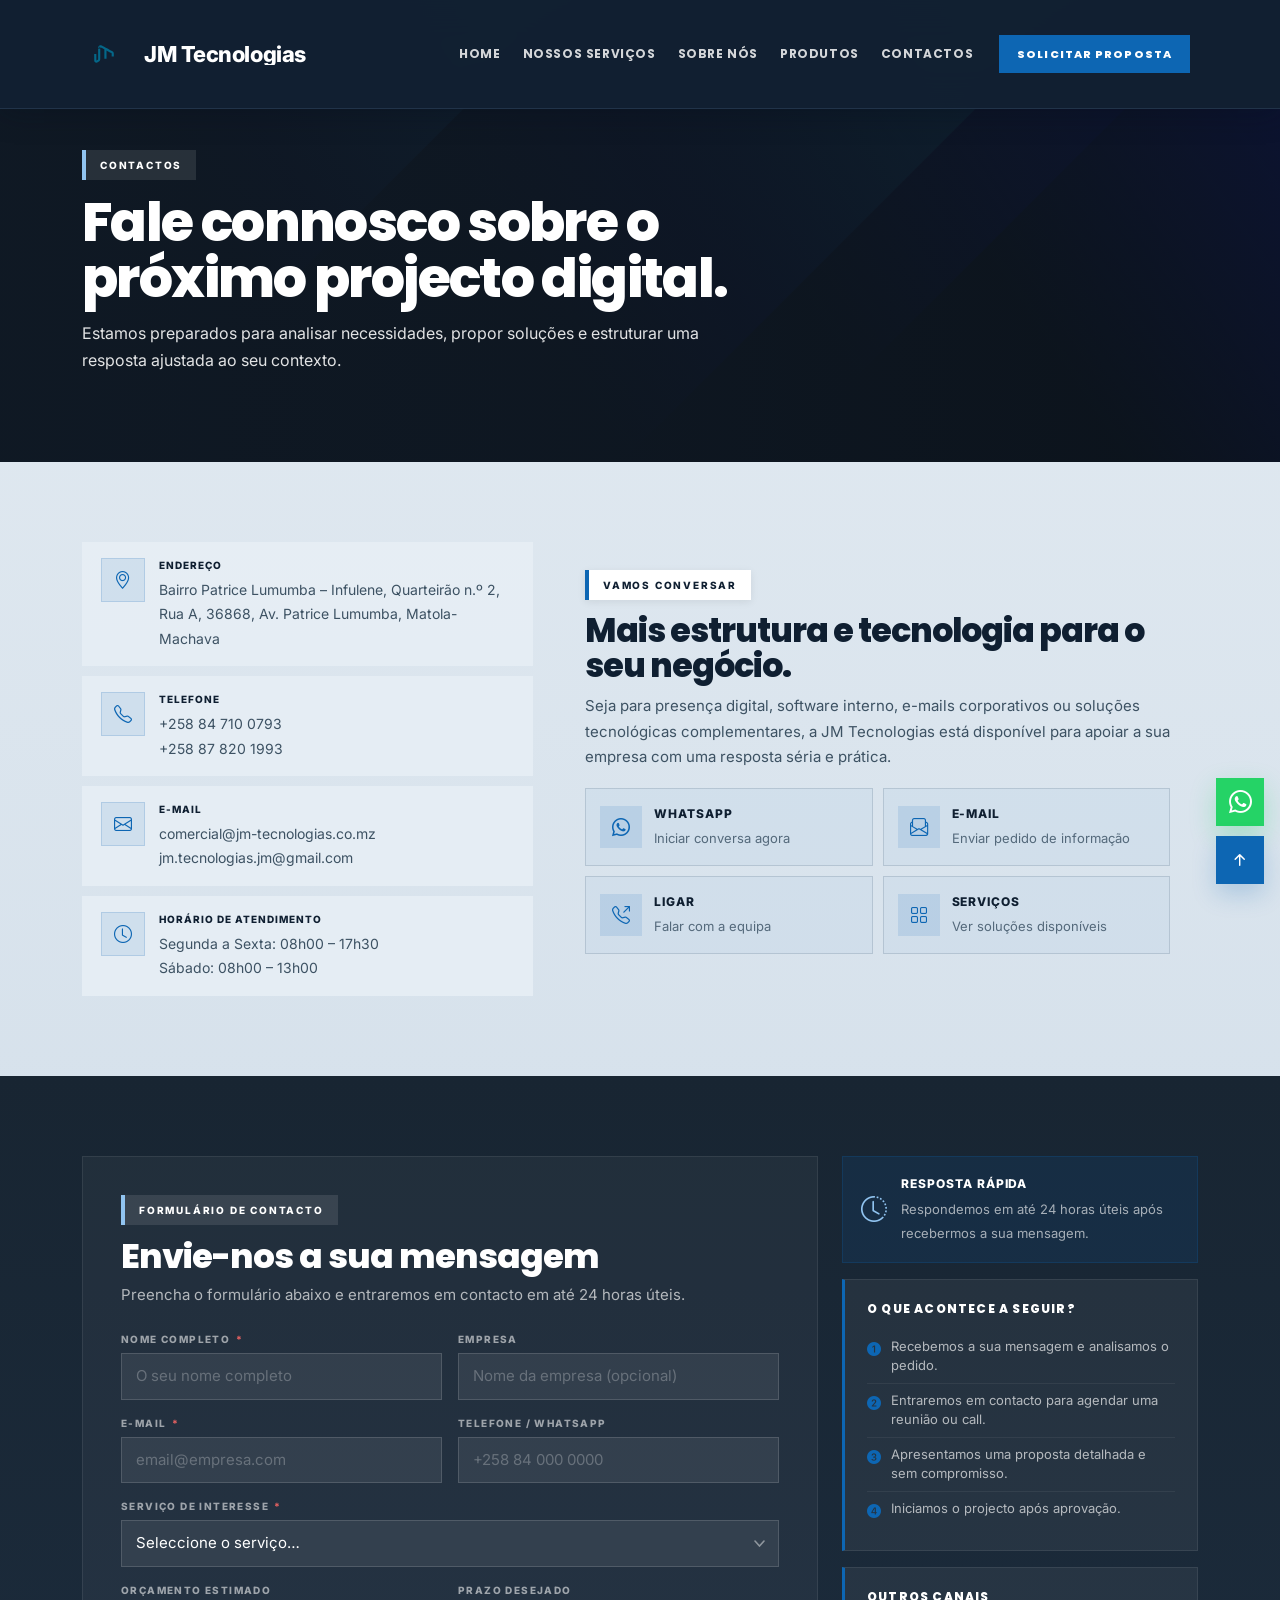
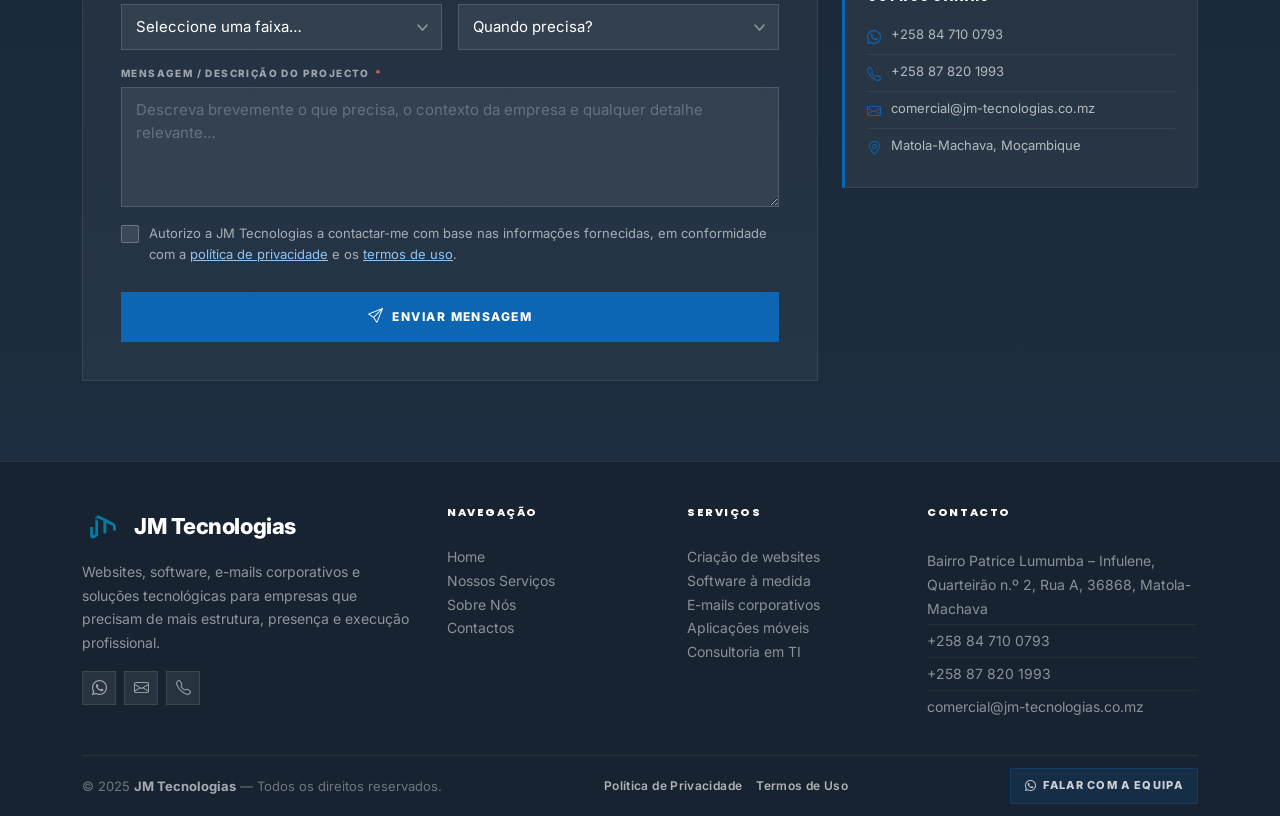
==== commit f4c35896: "Actualizacao de site. Adicao de pagina de produtos e galeria para ilustracao de produtos desenvolvid" ====
--- a/contactos.html
+++ b/contactos.html
@@ -32,6 +32,7 @@
         <li><a href="index.html">Home</a></li>
         <li><a href="servicos.html">Nossos Serviços</a></li>
         <li><a href="sobre.html">Sobre Nós</a></li>
+        <li><a href="produtos.html">Produtos</a></li>
         <li><a href="contactos.html" class="active" aria-current="page">Contactos</a></li>
         <li class="nav-cta-item"><a href="#formulario" class="nav-cta-link">Solicitar proposta</a></li>
       </ul>
@@ -85,7 +86,7 @@
               <div>
                 <strong>E-mail</strong>
                 <span>
-                  <a href="mailto:info@jm-tecnologias.co.mz" style="color:inherit">info@jm-tecnologias.co.mz</a><br>
+                  <a href="mailto:comercial@jm-tecnologias.co.mz" style="color:inherit">comercial@jm-tecnologias.co.mz</a><br>
                   <a href="mailto:jm.tecnologias.jm@gmail.com" style="color:inherit">jm.tecnologias.jm@gmail.com</a>
                 </span>
               </div>
@@ -109,7 +110,7 @@
                 <i class="bi bi-whatsapp" aria-hidden="true"></i>
                 <div><strong>WhatsApp</strong><span>Iniciar conversa agora</span></div>
               </a>
-              <a href="mailto:info@jm-tecnologias.co.mz" class="contact-action-card">
+              <a href="mailto:comercial@jm-tecnologias.co.mz" class="contact-action-card">
                 <i class="bi bi-envelope-paper" aria-hidden="true"></i>
                 <div><strong>E-mail</strong><span>Enviar pedido de informação</span></div>
               </a>
@@ -266,7 +267,7 @@
               <ul>
                 <li><i class="bi bi-whatsapp" aria-hidden="true"></i><span><a href="https://wa.me/258847100793" target="_blank" rel="noopener" style="color:rgba(255,255,255,.66)">+258 84 710 0793</a></span></li>
                 <li><i class="bi bi-telephone" aria-hidden="true"></i><span><a href="tel:+258878201993" style="color:rgba(255,255,255,.66)">+258 87 820 1993</a></span></li>
-                <li><i class="bi bi-envelope" aria-hidden="true"></i><span><a href="mailto:info@jm-tecnologias.co.mz" style="color:rgba(255,255,255,.66)">info@jm-tecnologias.co.mz</a></span></li>
+                <li><i class="bi bi-envelope" aria-hidden="true"></i><span><a href="mailto:comercial@jm-tecnologias.co.mz" style="color:rgba(255,255,255,.66)">comercial@jm-tecnologias.co.mz</a></span></li>
                 <li><i class="bi bi-geo-alt" aria-hidden="true"></i><span>Matola-Machava, Moçambique</span></li>
               </ul>
             </div>
@@ -289,7 +290,7 @@
         <p>Websites, software, e-mails corporativos e soluções tecnológicas para empresas que precisam de mais estrutura, presença e execução profissional.</p>
         <div class="footer-brand-social">
           <a href="https://wa.me/258847100793" target="_blank" rel="noopener noreferrer" class="footer-social-link" aria-label="WhatsApp"><i class="bi bi-whatsapp" aria-hidden="true"></i></a>
-          <a href="mailto:info@jm-tecnologias.co.mz" class="footer-social-link" aria-label="E-mail"><i class="bi bi-envelope" aria-hidden="true"></i></a>
+          <a href="mailto:comercial@jm-tecnologias.co.mz" class="footer-social-link" aria-label="E-mail"><i class="bi bi-envelope" aria-hidden="true"></i></a>
           <a href="tel:+258847100793" class="footer-social-link" aria-label="Telefone"><i class="bi bi-telephone" aria-hidden="true"></i></a>
         </div>
       </div>
@@ -318,7 +319,7 @@
           <li>Bairro Patrice Lumumba – Infulene, Quarteirão n.º 2, Rua A, 36868, Matola-Machava</li>
           <li><a href="tel:+258847100793">+258 84 710 0793</a></li>
           <li><a href="tel:+258878201993">+258 87 820 1993</a></li>
-          <li><a href="mailto:info@jm-tecnologias.co.mz">info@jm-tecnologias.co.mz</a></li>
+          <li><a href="mailto:comercial@jm-tecnologias.co.mz">comercial@jm-tecnologias.co.mz</a></li>
         </ul>
       </div>
     </div>
